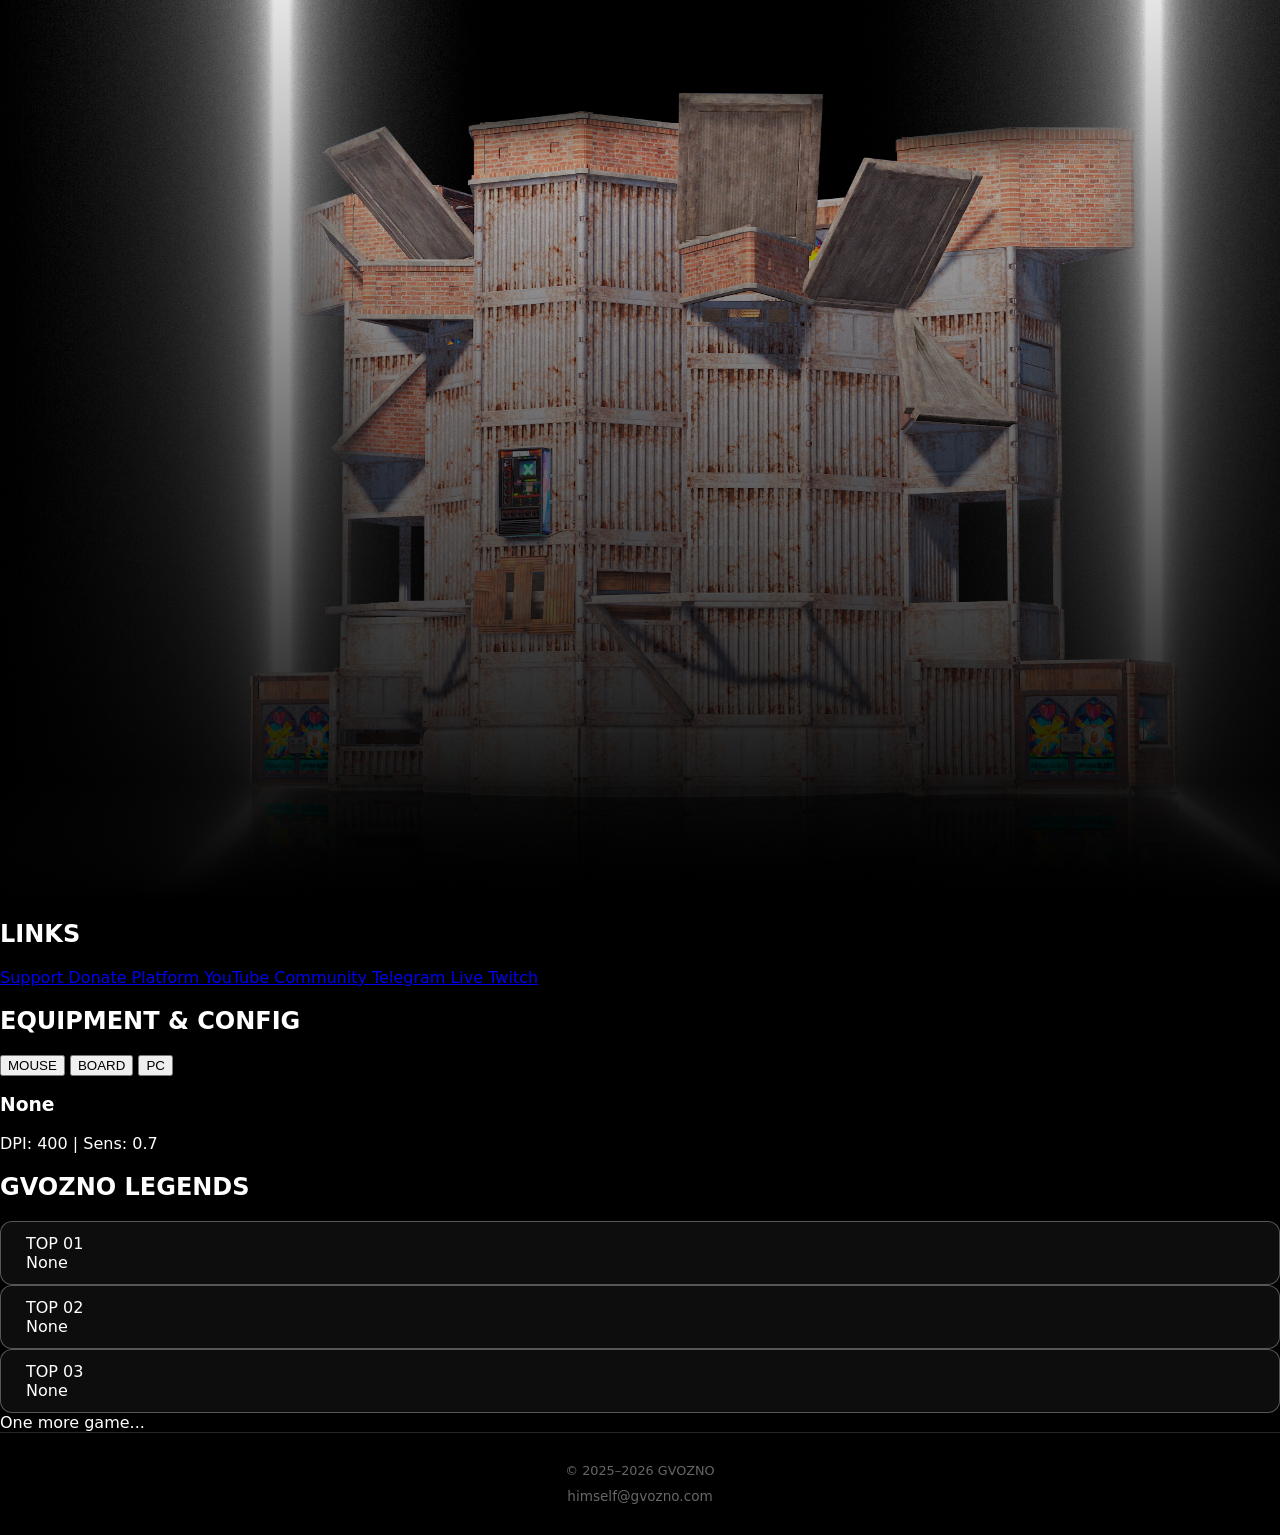
==== index.html @ 50bbe9eb "Update index.html" ====
<!DOCTYPE html>
<html lang="en">
<head>
    <meta charset="UTF-8">
    <meta name="viewport" content="width=device-width, initial-scale=1.0">
    <title>Gvozno | Official Site</title>
    <link rel="stylesheet" href="style.css">
    <link rel="icon" href="favicon.png" type="image/png">
</head>
<body>

    <section class="hero-section"></section>

    <div class="container">
        <section class="content-block">
            <h2 class="section-title">LINKS</h2>
            <div class="links-grid">
                <a href="https://www.donationalerts.com/r/gvozno" target="_blank" rel="noopener" class="card link-item donate">
                    <span class="label">Support</span>
                    <span class="value">Donate</span>
                </a>
                <a href="https://youtube.com/@Gvozno" target="_blank" rel="noopener" class="card link-item">
                    <span class="label">Platform</span>
                    <span class="value">YouTube</span>
                </a>
                <a href="https://t.me/Gvozno" target="_blank" rel="noopener" class="card link-item">
                    <span class="label">Community</span>
                    <span class="value">Telegram</span>
                </a>
                <a href="https://www.twitch.tv/gvozno" target="_blank" rel="noopener" class="card link-item">
                    <span class="label">Live</span>
                    <span class="value">Twitch</span>
                </a>
            </div>
        </section>

        <section class="content-block">
            <h2 class="section-title">EQUIPMENT & CONFIG</h2>
            <div class="specs-wrapper card">
                <div class="spec-tabs">
                    <button onclick="tab('mouse', this)" class="tab-btn active">MOUSE</button>
                    <button onclick="tab('kb', this)" class="tab-btn">BOARD</button>
                    <button onclick="tab('pc', this)" class="tab-btn">PC</button>
                </div>
                <div id="spec-content" class="spec-info">
                    <h3 id="spec-name">None</h3>
                    <div id="spec-detail" class="spec-detail">None</div>
                </div>
            </div>
        </section>

        <section class="content-block">
            <h2 class="section-title">GVOZNO LEGENDS</h2>
            <div class="titans">
                <div class="titan-card gold">
                    <div class="rank">TOP 01</div>
                    <div class="name">None</div>
                </div>
                <div class="titan-card">
                    <div class="rank">TOP 02</div>
                    <div class="name">None</div>
                </div>
                <div class="titan-card">
                    <div class="rank">TOP 03</div>
                    <div class="name">None</div>
                </div>
            </div>
        </section>

        <div class="splash-container">
            <span id="splash-text">Loading wisdom...</span>
        </div>

    <footer>
        <div class="footer-content">
            <p class="copyright">&copy; 2025–2026 GVOZNO</p>
            <span id="email-place"></span>
        </div>
    </footer>

    <script>
        const setupData = {
            mouse: { 
                n: "None", 
                d: "DPI: 400 | Sens: 0.7" 
            },
            kb: { 
                n: "Custom Mechanical", 
                d: "80% Layout" 
            },
            pc: { 
                n: "None", 
                d: "None" 
            }
        };

        function tab(id, btn) {
            document.querySelectorAll('.tab-btn').forEach(b => b.classList.remove('active'));
            btn.classList.add('active');
            const content = document.getElementById('spec-content');
            content.style.opacity = 0;
            setTimeout(() => {
                document.getElementById('spec-name').innerText = setupData[id].n;
                document.getElementById('spec-detail').innerText = setupData[id].d;
                content.style.opacity = 1;
            }, 200);
        }

      const splashes = [
        "Gvozno approved.",
        "Precision is key.",
        "Stay focused.",
        "One more game...",
        "Trust the process.",
    ];

    function showRandomSplash() {
        const splashElem = document.getElementById('splash-text');
        if (!splashElem) return;

        const luck = Math.random(); 
        
        if (luck <= 0.01) {
            splashElem.innerText = "You're lucky";
            splashElem.style.color = "#ffd700"; 
            splashElem.style.textShadow = "0 0 10px rgba(255, 215, 0, 0.5)";
        } else {
            const randomIndex = Math.floor(Math.random() * splashes.length);
            splashElem.innerText = splashes[randomIndex];
            splashElem.style.color = "var(--dim)"; 
            splashElem.style.textShadow = "none";
        }
    }

        (function() {
            const encoded = "aGltc2VsZkBndm96bm8uY29t";
            const target = document.getElementById('email-place');
            if (target) {
                const email = atob(encoded);
                target.innerHTML = `<a href="mailto:${email}" class="footer-email">${email}</a>`;
            }
        })();

        window.onload = () => tab('mouse', document.querySelector('.tab-btn'));
         showRandomSplash();
    </script>
</body>
</html>
---- style.css ----
/* 1. */
html, body {
    margin: 0;
    padding: 0;
    font-family: 'Segoe UI', system-ui, -apple-system, sans-serif;
    color: #ffffff;
    background-color: #000000;
}

.hero-section {
    position: relative;
    width: 100%;
    height: 100vh;
    background: linear-gradient(to bottom, rgba(0, 0, 0, 0.1), #000000), 
                url("preview11.jpg") no-repeat center center;
    background-size: cover;
    display: flex;
    justify-content: center;
    align-items: flex-end;
    padding-bottom: 50px;
    box-sizing: border-box;
}

.scroll-down {
    text-align: center;
    font-size: 0.8rem;
    font-weight: bold;
    letter-spacing: 5px;
    text-transform: uppercase;
    color: rgba(255, 255, 255, 0.6);
}

.content-wrapper {
    display: flex;
    flex-direction: column;
    justify-content: center;
    align-items: center;    
    padding: 80px 20px;
    box-sizing: border-box;
    background-color: #000000;
}


/* 2. */
.links-title, 
.setup-title-main, 
.donors-title {
    margin: 0 0 25px 0 !important;
    font-size: 1.1rem !important;      
    font-weight: bold !important;      
    text-transform: uppercase !important;
    letter-spacing: 3px !important;    
    text-align: center !important;     
    opacity: 0.7 !important;
    display: block;
    width: 100%;
}

/* 3. */
header h1 { 
    font-size: 2.5rem; 
    text-transform: uppercase; 
    letter-spacing: 2px; 
    margin: 20px 0 5px; 
    text-align: center; 
}

.links-container {
    display: flex;
    flex-direction: column;
    gap: 15px;
    width: 100%;
    max-width: 350px;
}

.link-button {
    display: block;
    padding: 18px;
    background: #ffffff;
    color: #000 !important; 
    text-decoration: none !important;
    border-radius: 12px;
    font-weight: bold;
    text-align: center;
    font-size: 1.2rem;
    transition: all 0.3s ease;
    border: 2px solid transparent;
}

/* 4. */
.divider-line {
    width: 100%;
    max-width: 350px; 
    height: 1px;
    background: linear-gradient(90deg, transparent, rgba(255, 255, 255, 0.2), transparent);
    margin: 40px auto; 
}
.first-line { margin-top: 60px !important; margin-bottom: 60px !important; }

/* 5. */
.setup-section {
    width: 100%;
    max-width: 350px; 
    text-align: center;
}

.setup-icons {
    display: flex;
    justify-content: center;
    gap: 15px;
    margin-bottom: 25px;
}

.setup-btn {
    width: 70px;
    height: 70px;
    background: #ffffff;
    color: #000000;
    border: 2px solid transparent;
    border-radius: 12px;
    font-size: 1.8rem;
    cursor: pointer;
    display: flex;
    justify-content: center;
    align-items: center;
    transition: all 0.3s ease;
    padding: 0;
}

.setup-info-box {
    opacity: 0;
    visibility: hidden;
    max-height: 0;
    overflow: hidden;
    background: rgba(255, 255, 255, 0.05); 
    border: 1px solid rgba(255, 255, 255, 0); 
    padding: 0 20px;
    border-radius: 12px; 
    backdrop-filter: blur(10px);
    display: flex;
    flex-direction: column;
    align-items: center;     
    text-align: center;
    width: 100%;
    box-sizing: border-box;
    transition: all 0.4s cubic-bezier(0.4, 0, 0.2, 1);
}

.setup-info-box.show {
    opacity: 1;
    visibility: visible;
    max-height: 200px;
    padding: 20px;
    border: 1px solid rgba(255, 255, 255, 0.3);
    box-shadow: 0 0 15px rgba(255, 255, 255, 0.05);
}

#setup-title { margin: 0 0 8px 0; color: #ffffff; text-transform: uppercase; font-size: 0.9rem; letter-spacing: 1px; }
#setup-desc { margin: 0; font-size: 0.9rem; opacity: 0.8; line-height: 1.5; }

@keyframes textFade {
    from { opacity: 0; filter: blur(4px); transform: translateY(5px); }
    to { opacity: 1; filter: blur(0); transform: translateY(0); }
}

/* 6. */
.donors-hall { width: 100%; max-width: 600px; text-align: center; }

.titans-row { display: flex; justify-content: center; gap: 15px; margin-bottom: 40px; flex-wrap: wrap; }

.titan-card {
    background: rgba(255, 255, 255, 0.05);
    padding: 12px 25px;
    border-radius: 12px;
    border: 1px solid rgba(255, 255, 255, 0.3);
}

.titan-rank { 
    display: block; 
    font-size: 0.65rem; 
    color: rgba(255, 255, 255, 0.6); 
    font-weight: bold; 
    margin-bottom: 4px; 
    letter-spacing: 1px;
}

.titan-name { font-weight: bold; font-size: 1.2rem; color: #ffffff; }

.fade-container { position: relative; height: 100px; display: flex; justify-content: center; align-items: center; }
.fade-group {
    position: absolute; width: 100%; max-width: 550px;
    left: 50%; top: 50%; transform: translate(-50%, -50%);
    opacity: 0; display: flex; flex-wrap: wrap; justify-content: center;
    gap: 15px 30px; animation: fadeNames 12s infinite;
}
.fade-group span { font-size: 1.2rem; font-weight: 600; color: rgba(255, 255, 255, 0.7); letter-spacing: 1px; }

.g1 { animation-delay: 0s; }
.g2 { animation-delay: 4s; }
.g3 { animation-delay: 8s; }

@keyframes fadeNames {
    0% { opacity: 0; }
    5%, 30% { opacity: 1; }
    35%, 100% { opacity: 0; }
}

/* 7. */
footer {
    flex-shrink: 0;
    background: rgba(0, 0, 0, 0.85);
    width: 100%;
    padding: 30px 0;
    text-align: center;
    border-top: 1px solid rgba(255,255,255,0.15);
}
.footer-content { display: flex; flex-direction: column; gap: 8px; align-items: center; }
.copyright { font-size: 0.8rem; color: rgba(255,255,255,0.4); text-transform: uppercase; margin: 0; }
.footer-email { color: rgba(255,255,255,0.4) !important; text-decoration: none !important; font-size: 0.85rem; }

/* 8. */

/* 8.1. */
button, a, .link-button, .setup-btn {
    -webkit-tap-highlight-color: transparent;
    outline: none !important;
    -webkit-focus-ring-color: transparent !important;
}

/* 8.2. */
@media (hover: hover) {
    .link-button:hover {
        background: transparent;
        color: #fff !important; 
        border: 2px solid #fff;
        box-shadow: 0 0 20px rgba(255,255,255,0.3);
        transform: translateY(-3px);
    }

    .setup-btn:hover {
        background: transparent !important;
        color: #ffffff !important;
        border: 2px solid #ffffff !important;
        box-shadow: 0 0 20px rgba(255, 255, 255, 0.3);
        transform: translateY(-3px);
    }
}

/* 8.3. */
.link-button:active, .setup-btn:active {
    transform: scale(0.96);
    opacity: 0.8;
}

.setup-btn.active {
    background: transparent !important;
    color: #ffffff !important;
    border: 2px solid #ffffff !important;
}
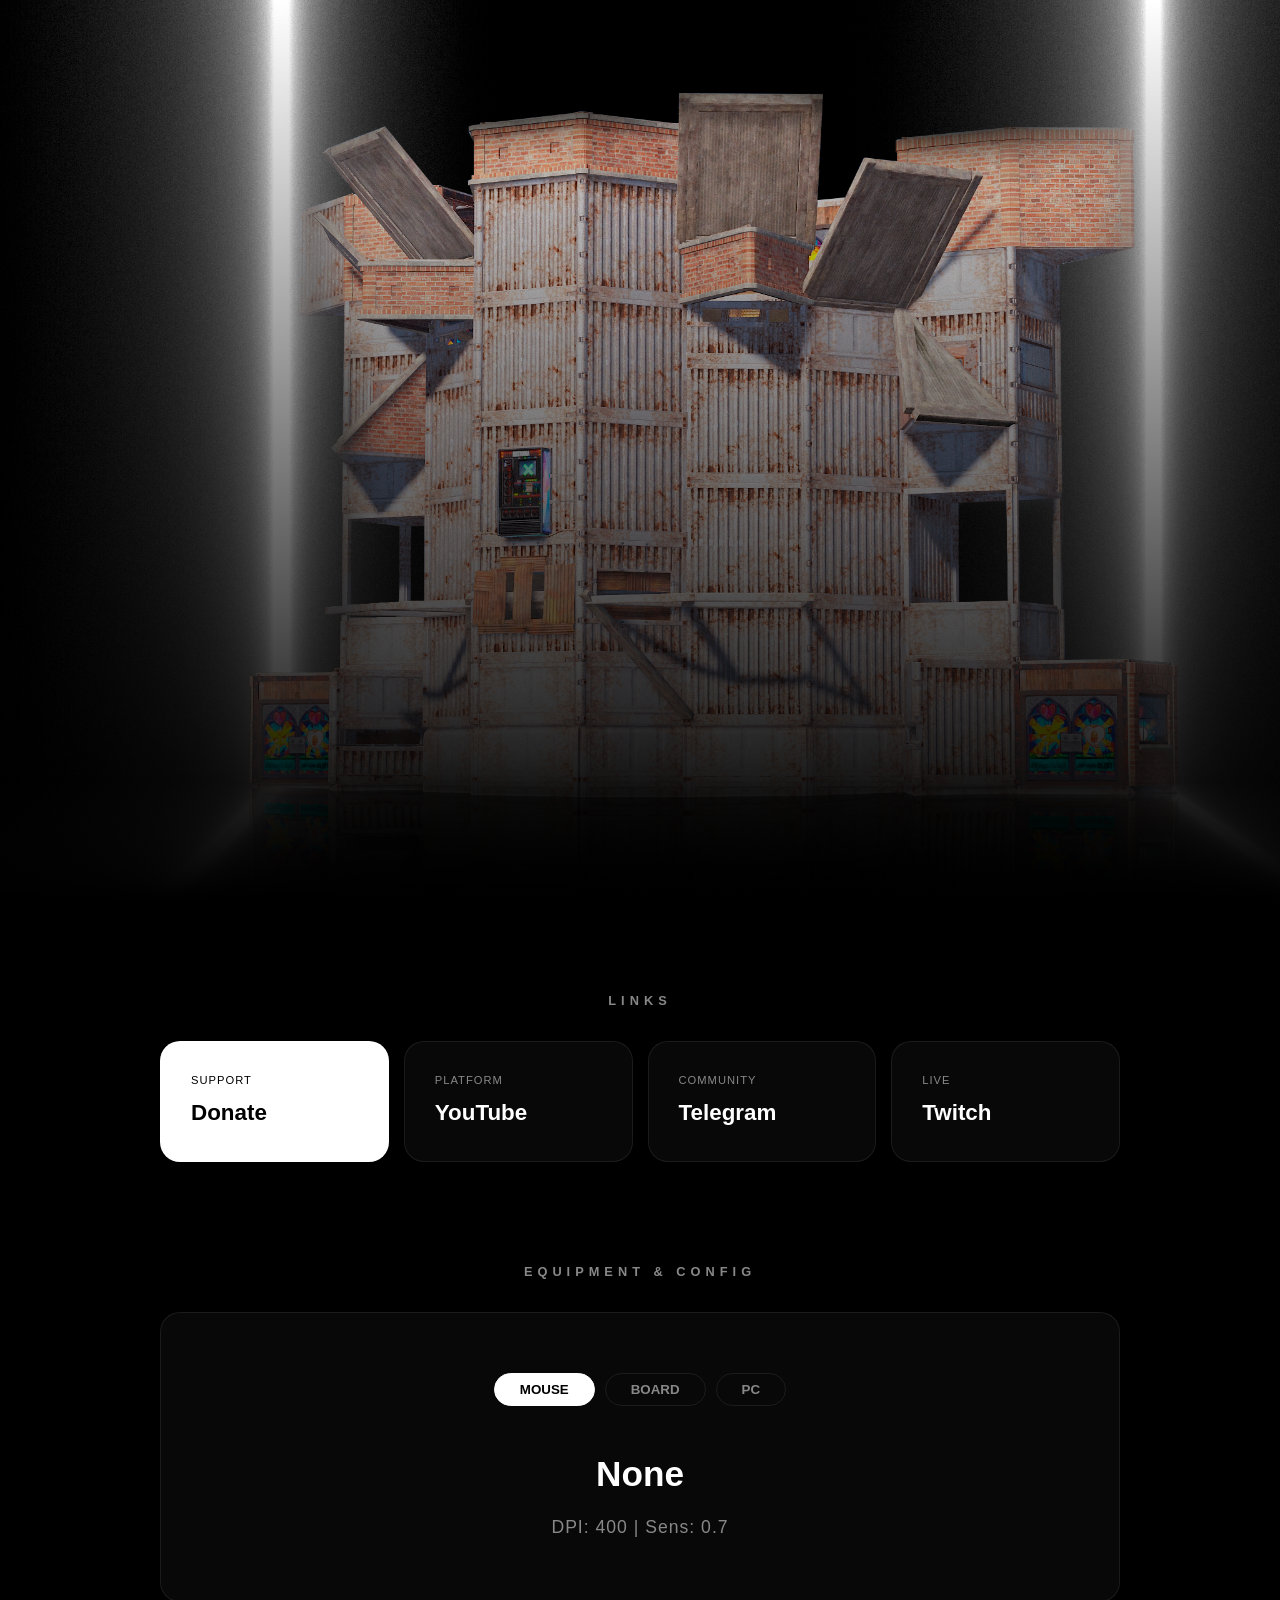
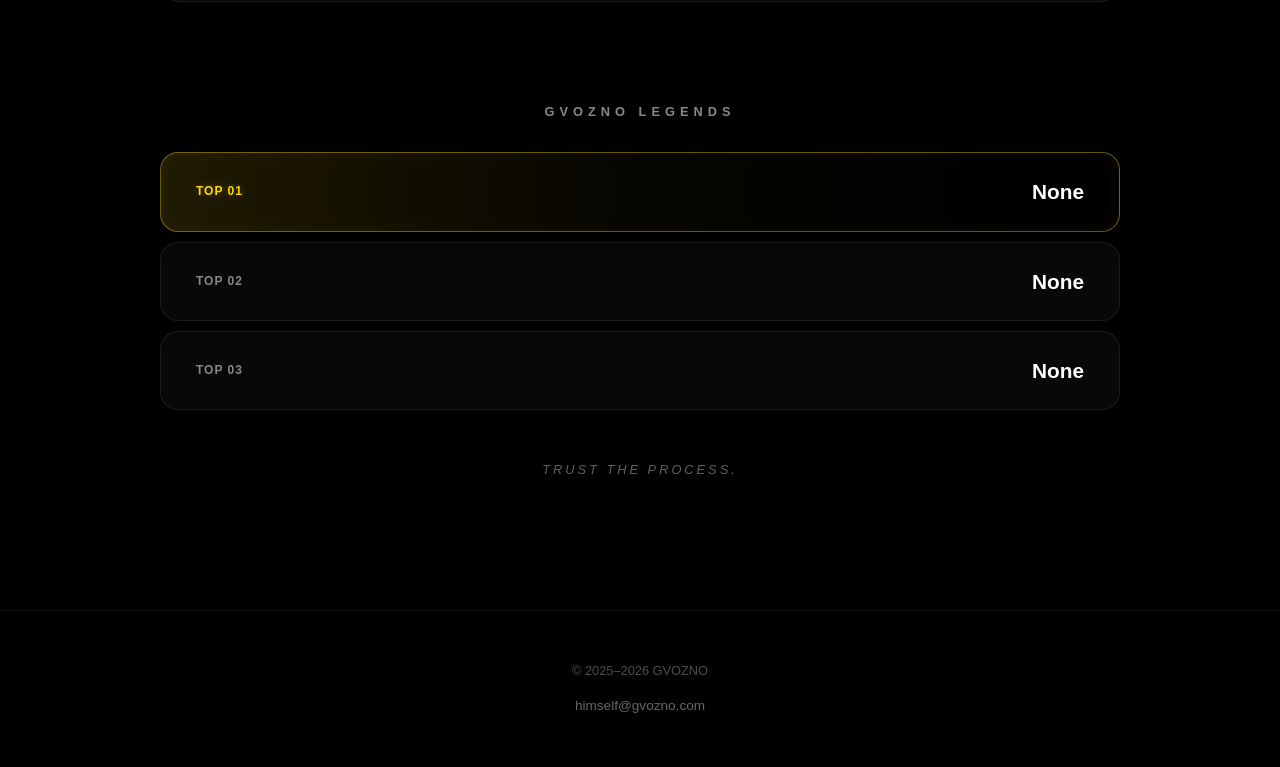
==== commit b15040a5: "Update index.html" ====
--- a/index.html
+++ b/index.html
@@ -52,26 +52,25 @@
         <section class="content-block">
             <h2 class="section-title">GVOZNO LEGENDS</h2>
             <div class="titans">
-                <div class="titan-card gold">
-                    <div class="rank">TOP 01</div>
-                    <div class="name">None</div>
-                </div>
-                <div class="titan-card">
-                    <div class="rank">TOP 02</div>
-                    <div class="name">None</div>
-                </div>
-                <div class="titan-card">
-                    <div class="rank">TOP 03</div>
-                    <div class="name">None</div>
+               <div class="titan-card gold">
+            <div class="rank">TOP 01</div>
+            <div class="name">None</div>
+        </div>
+        <div class="titan-card silver">
+            <div class="rank">TOP 02</div>
+            <div class="name">None</div>
+        </div>
+        <div class="titan-card bronze">
+            <div class="rank">TOP 03</div>
+            <div class="name">None</div>
                 </div>
             </div>
         </section>
 
         <div class="splash-container">
             <span id="splash-text">Loading wisdom...</span>
-        </div>
-
-    <footer>
+            </div>
+        </div> <footer>
         <div class="footer-content">
             <p class="copyright">&copy; 2025–2026 GVOZNO</p>
             <span id="email-place"></span>
--- a/style.css
+++ b/style.css
@@ -1,265 +1,183 @@
-/* 1. */
-html, body {
+:root {
+    --bg: #000000;
+    --card-bg: rgba(255, 255, 255, 0.03);
+    --border: rgba(255, 255, 255, 0.08);
+    --accent: #ffffff;
+    --dim: #888;
+    --section-gap: 100px;
+}
+
+* { box-sizing: border-box; }
+
+body {
     margin: 0;
     padding: 0;
-    font-family: 'Segoe UI', system-ui, -apple-system, sans-serif;
-    color: #ffffff;
-    background-color: #000000;
+    background: var(--bg);
+    color: white;
+    font-family: 'Inter', 'Segoe UI', sans-serif;
+    line-height: 1.6;
 }
 
+::-webkit-scrollbar { width: 4px; }
+::-webkit-scrollbar-track { background: #000; }
+::-webkit-scrollbar-thumb { background: #333; border-radius: 10px; }
+
 .hero-section {
-    position: relative;
     width: 100%;
     height: 100vh;
-    background: linear-gradient(to bottom, rgba(0, 0, 0, 0.1), #000000), 
+    background: linear-gradient(to bottom, transparent, var(--bg)), 
                 url("preview11.jpg") no-repeat center center;
     background-size: cover;
+}
+
+/* Layout */
+.container {
+    max-width: 1000px;
+    margin: 0 auto;
+    padding: 80px 20px;
+}
+
+.content-block {
+    margin-bottom: var(--section-gap);
+}
+
+.card {
+    background: var(--card-bg);
+    border: 1px solid var(--border);
+    backdrop-filter: blur(10px);
+    border-radius: 20px;
+}
+
+.links-grid {
+    display: grid;
+    grid-template-columns: repeat(auto-fit, minmax(220px, 1fr));
+    gap: 15px;
+}
+
+.link-item {
+    padding: 30px;
+    text-decoration: none;
+    color: white;
+    display: flex;
+    flex-direction: column;
+    transition: 0.4s cubic-bezier(0.2, 0.8, 0.2, 1);
+}
+
+.link-item:hover {
+    background: rgba(255, 255, 255, 0.08);
+    transform: translateY(-5px);
+    border-color: rgba(255,255,255,0.2);
+}
+
+.label { font-size: 0.7rem; text-transform: uppercase; color: var(--dim); margin-bottom: 5px; letter-spacing: 1px; }
+.value { font-size: 1.4rem; font-weight: 700; }
+
+.donate { background: white; }
+.donate * { color: black; }
+.donate:hover { background: #f0f0f0; }
+
+.section-title {
+    font-size: 0.8rem;
+    letter-spacing: 5px;
+    color: var(--dim);
+    margin-bottom: 30px;
+    text-align: center;
+    text-transform: uppercase;
+}
+
+/* Equipment */
+.specs-wrapper {
+    padding: 60px 40px;
+    text-align: center;
+}
+
+.spec-tabs {
     display: flex;
     justify-content: center;
-    align-items: flex-end;
-    padding-bottom: 50px;
-    box-sizing: border-box;
+    gap: 10px;
+    margin-bottom: 40px;
 }
 
-.scroll-down {
-    text-align: center;
-    font-size: 0.8rem;
-    font-weight: bold;
-    letter-spacing: 5px;
-    text-transform: uppercase;
-    color: rgba(255, 255, 255, 0.6);
+.tab-btn {
+    background: transparent;
+    border: 1px solid var(--border);
+    color: var(--dim);
+    padding: 8px 25px;
+    border-radius: 100px;
+    cursor: pointer;
+    font-weight: 700;
+    transition: 0.3s;
 }
 
-.content-wrapper {
+.tab-btn.active { background: white; color: black; border-color: white; }
+
+.spec-info { transition: 0.3s ease; }
+.spec-info h3 { font-size: 2.2rem; margin: 0; font-weight: 800; }
+.spec-detail { color: var(--dim); margin-top: 10px; font-size: 1.1rem; letter-spacing: 1px; }
+
+.titans { display: flex; flex-direction: column; gap: 10px; }
+
+.titan-card {
     display: flex;
-    flex-direction: column;
+    justify-content: space-between;
+    align-items: center;
+    padding: 22px 35px;
+    background: var(--card-bg);
+    border-radius: 18px;
+    border: 1px solid var(--border);
+}
+
+.titan-card .rank { font-size: 0.75rem; font-weight: 800; color: var(--dim); letter-spacing: 1px; }
+.titan-card .name { font-size: 1.3rem; font-weight: 700; }
+
+.gold {
+    border: 1px solid rgba(255, 215, 0, 0.4);
+    background: linear-gradient(90deg, rgba(255, 215, 0, 0.12) 0%, rgba(255, 215, 0, 0.02) 50%, transparent 100%);
+    box-shadow: inset 0 0 20px rgba(255, 215, 0, 0.05);
+}
+.gold .rank { color: #ffd700; text-shadow: 0 0 10px rgba(255, 215, 0, 0.3); }
+
+.content-block:last-of-type {
+    margin-bottom: 0;
+}
+
+.splash-container {
+    display: flex;
     justify-content: center;
-    align-items: center;    
-    padding: 80px 20px;
-    box-sizing: border-box;
-    background-color: #000000;
+    align-items: center;
+    padding: 60px 0; 
+    height: 100px;
+    text-align: center;
+}
+
+#splash-text {
+    font-size: 0.8rem;
+    color: var(--dim);
+    font-style: italic;
+    letter-spacing: 3px;
+    text-transform: uppercase;
+    opacity: 0.7;
+    transition: 0.3s;
+}
+
+#splash-text:hover {
+    opacity: 1;
+}
+
+footer {
+    background: rgba(0, 0, 0, 0.85);
+    padding: 50px 0;
+    text-align: center;
+    border-top: 1px solid rgba(255,255,255,0.05);
+}
+.footer-content { display: flex; flex-direction: column; gap: 10px; }
+.copyright { font-size: 0.8rem; color: rgba(255,255,255,0.3); text-transform: uppercase; margin: 0; }
+.footer-email { color: rgba(255,255,255,0.4); text-decoration: none; font-size: 0.85rem; transition: 0.3s; }
+.footer-email:hover { color: white; }
+
+@media (max-width: 600px) {
+    .spec-info h3 { font-size: 1.6rem; }
+    .titan-card { padding: 20px; }
 }
 
 
-/* 2. */
-.links-title, 
-.setup-title-main, 
-.donors-title {
-    margin: 0 0 25px 0 !important;
-    font-size: 1.1rem !important;      
-    font-weight: bold !important;      
-    text-transform: uppercase !important;
-    letter-spacing: 3px !important;    
-    text-align: center !important;     
-    opacity: 0.7 !important;
-    display: block;
-    width: 100%;
-}
-
-/* 3. */
-header h1 { 
-    font-size: 2.5rem; 
-    text-transform: uppercase; 
-    letter-spacing: 2px; 
-    margin: 20px 0 5px; 
-    text-align: center; 
-}
-
-.links-container {
-    display: flex;
-    flex-direction: column;
-    gap: 15px;
-    width: 100%;
-    max-width: 350px;
-}
-
-.link-button {
-    display: block;
-    padding: 18px;
-    background: #ffffff;
-    color: #000 !important; 
-    text-decoration: none !important;
-    border-radius: 12px;
-    font-weight: bold;
-    text-align: center;
-    font-size: 1.2rem;
-    transition: all 0.3s ease;
-    border: 2px solid transparent;
-}
-
-/* 4. */
-.divider-line {
-    width: 100%;
-    max-width: 350px; 
-    height: 1px;
-    background: linear-gradient(90deg, transparent, rgba(255, 255, 255, 0.2), transparent);
-    margin: 40px auto; 
-}
-.first-line { margin-top: 60px !important; margin-bottom: 60px !important; }
-
-/* 5. */
-.setup-section {
-    width: 100%;
-    max-width: 350px; 
-    text-align: center;
-}
-
-.setup-icons {
-    display: flex;
-    justify-content: center;
-    gap: 15px;
-    margin-bottom: 25px;
-}
-
-.setup-btn {
-    width: 70px;
-    height: 70px;
-    background: #ffffff;
-    color: #000000;
-    border: 2px solid transparent;
-    border-radius: 12px;
-    font-size: 1.8rem;
-    cursor: pointer;
-    display: flex;
-    justify-content: center;
-    align-items: center;
-    transition: all 0.3s ease;
-    padding: 0;
-}
-
-.setup-info-box {
-    opacity: 0;
-    visibility: hidden;
-    max-height: 0;
-    overflow: hidden;
-    background: rgba(255, 255, 255, 0.05); 
-    border: 1px solid rgba(255, 255, 255, 0); 
-    padding: 0 20px;
-    border-radius: 12px; 
-    backdrop-filter: blur(10px);
-    display: flex;
-    flex-direction: column;
-    align-items: center;     
-    text-align: center;
-    width: 100%;
-    box-sizing: border-box;
-    transition: all 0.4s cubic-bezier(0.4, 0, 0.2, 1);
-}
-
-.setup-info-box.show {
-    opacity: 1;
-    visibility: visible;
-    max-height: 200px;
-    padding: 20px;
-    border: 1px solid rgba(255, 255, 255, 0.3);
-    box-shadow: 0 0 15px rgba(255, 255, 255, 0.05);
-}
-
-#setup-title { margin: 0 0 8px 0; color: #ffffff; text-transform: uppercase; font-size: 0.9rem; letter-spacing: 1px; }
-#setup-desc { margin: 0; font-size: 0.9rem; opacity: 0.8; line-height: 1.5; }
-
-@keyframes textFade {
-    from { opacity: 0; filter: blur(4px); transform: translateY(5px); }
-    to { opacity: 1; filter: blur(0); transform: translateY(0); }
-}
-
-/* 6. */
-.donors-hall { width: 100%; max-width: 600px; text-align: center; }
-
-.titans-row { display: flex; justify-content: center; gap: 15px; margin-bottom: 40px; flex-wrap: wrap; }
-
-.titan-card {
-    background: rgba(255, 255, 255, 0.05);
-    padding: 12px 25px;
-    border-radius: 12px;
-    border: 1px solid rgba(255, 255, 255, 0.3);
-}
-
-.titan-rank { 
-    display: block; 
-    font-size: 0.65rem; 
-    color: rgba(255, 255, 255, 0.6); 
-    font-weight: bold; 
-    margin-bottom: 4px; 
-    letter-spacing: 1px;
-}
-
-.titan-name { font-weight: bold; font-size: 1.2rem; color: #ffffff; }
-
-.fade-container { position: relative; height: 100px; display: flex; justify-content: center; align-items: center; }
-.fade-group {
-    position: absolute; width: 100%; max-width: 550px;
-    left: 50%; top: 50%; transform: translate(-50%, -50%);
-    opacity: 0; display: flex; flex-wrap: wrap; justify-content: center;
-    gap: 15px 30px; animation: fadeNames 12s infinite;
-}
-.fade-group span { font-size: 1.2rem; font-weight: 600; color: rgba(255, 255, 255, 0.7); letter-spacing: 1px; }
-
-.g1 { animation-delay: 0s; }
-.g2 { animation-delay: 4s; }
-.g3 { animation-delay: 8s; }
-
-@keyframes fadeNames {
-    0% { opacity: 0; }
-    5%, 30% { opacity: 1; }
-    35%, 100% { opacity: 0; }
-}
-
-/* 7. */
-footer {
-    flex-shrink: 0;
-    background: rgba(0, 0, 0, 0.85);
-    width: 100%;
-    padding: 30px 0;
-    text-align: center;
-    border-top: 1px solid rgba(255,255,255,0.15);
-}
-.footer-content { display: flex; flex-direction: column; gap: 8px; align-items: center; }
-.copyright { font-size: 0.8rem; color: rgba(255,255,255,0.4); text-transform: uppercase; margin: 0; }
-.footer-email { color: rgba(255,255,255,0.4) !important; text-decoration: none !important; font-size: 0.85rem; }
-
-/* 8. */
-
-/* 8.1. */
-button, a, .link-button, .setup-btn {
-    -webkit-tap-highlight-color: transparent;
-    outline: none !important;
-    -webkit-focus-ring-color: transparent !important;
-}
-
-/* 8.2. */
-@media (hover: hover) {
-    .link-button:hover {
-        background: transparent;
-        color: #fff !important; 
-        border: 2px solid #fff;
-        box-shadow: 0 0 20px rgba(255,255,255,0.3);
-        transform: translateY(-3px);
-    }
-
-    .setup-btn:hover {
-        background: transparent !important;
-        color: #ffffff !important;
-        border: 2px solid #ffffff !important;
-        box-shadow: 0 0 20px rgba(255, 255, 255, 0.3);
-        transform: translateY(-3px);
-    }
-}
-
-/* 8.3. */
-.link-button:active, .setup-btn:active {
-    transform: scale(0.96);
-    opacity: 0.8;
-}
-
-.setup-btn.active {
-    background: transparent !important;
-    color: #ffffff !important;
-    border: 2px solid #ffffff !important;
-}
-
-
-
-
-
-
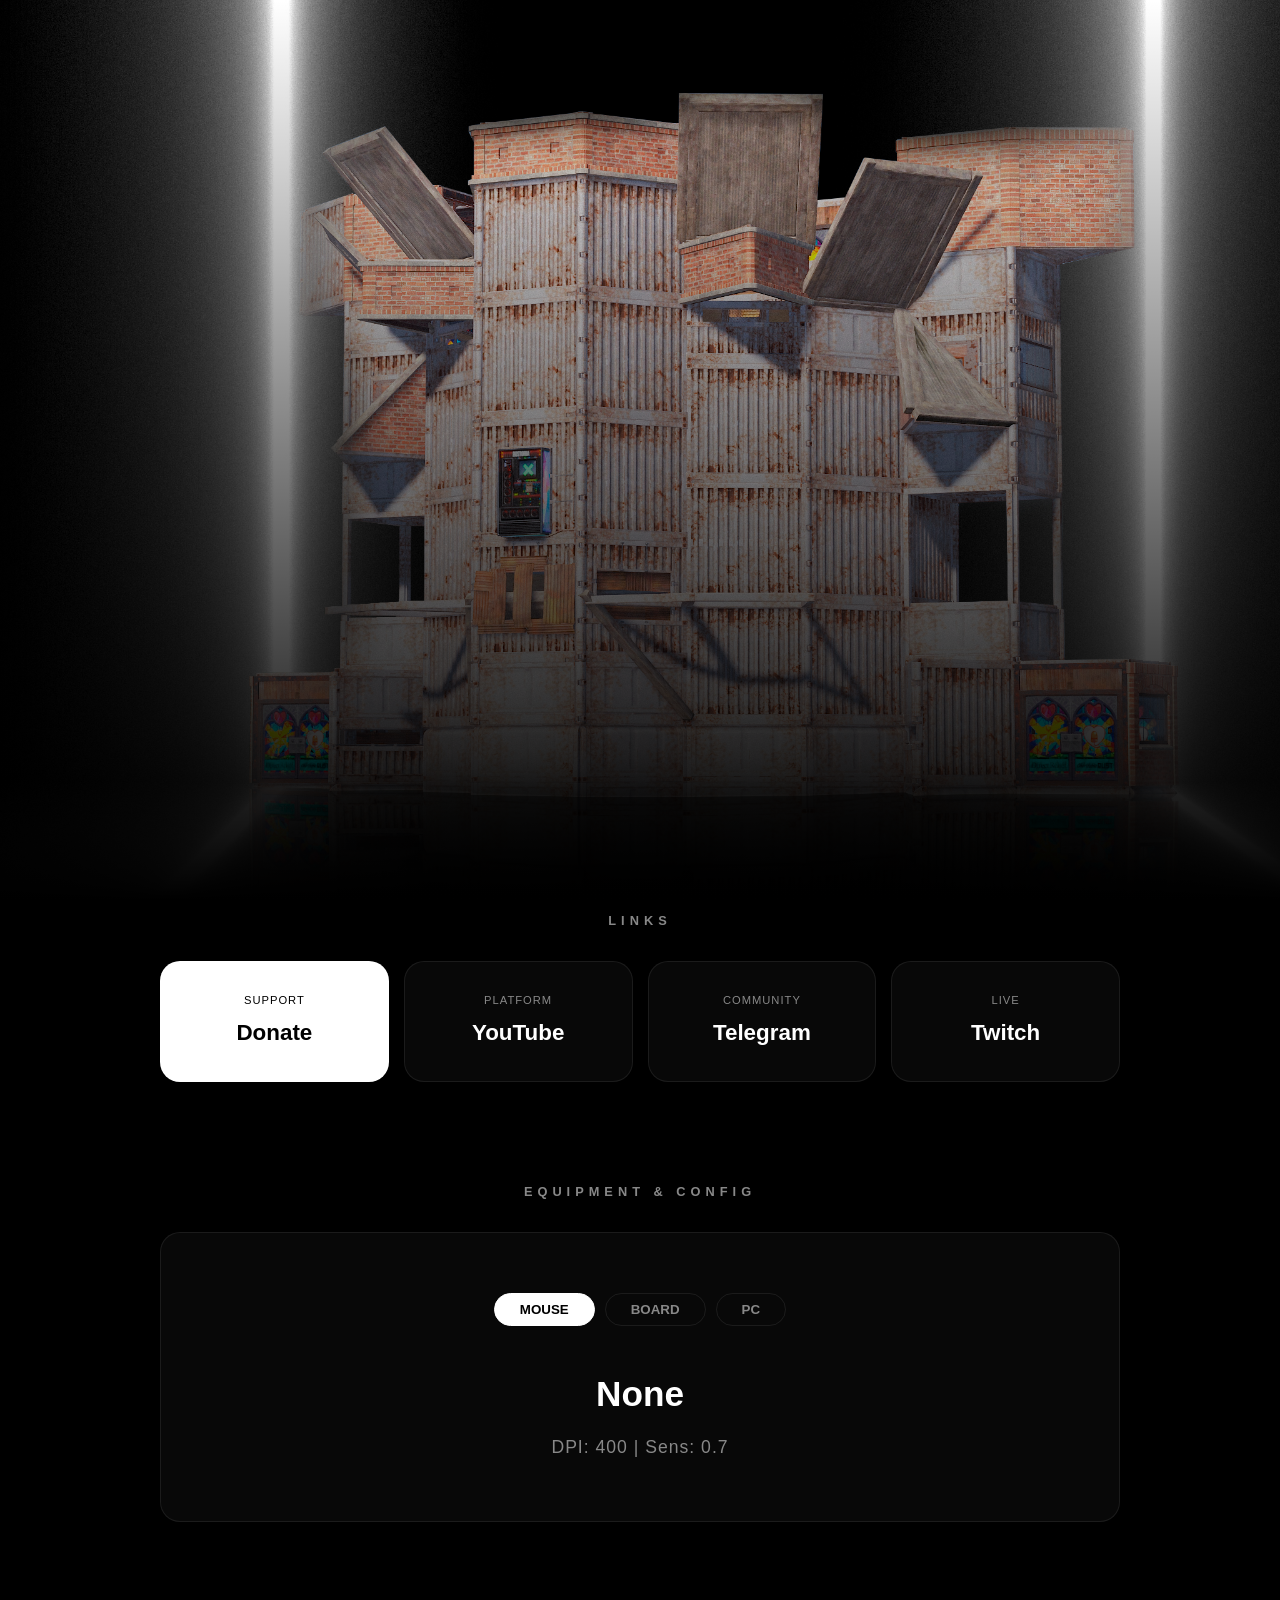
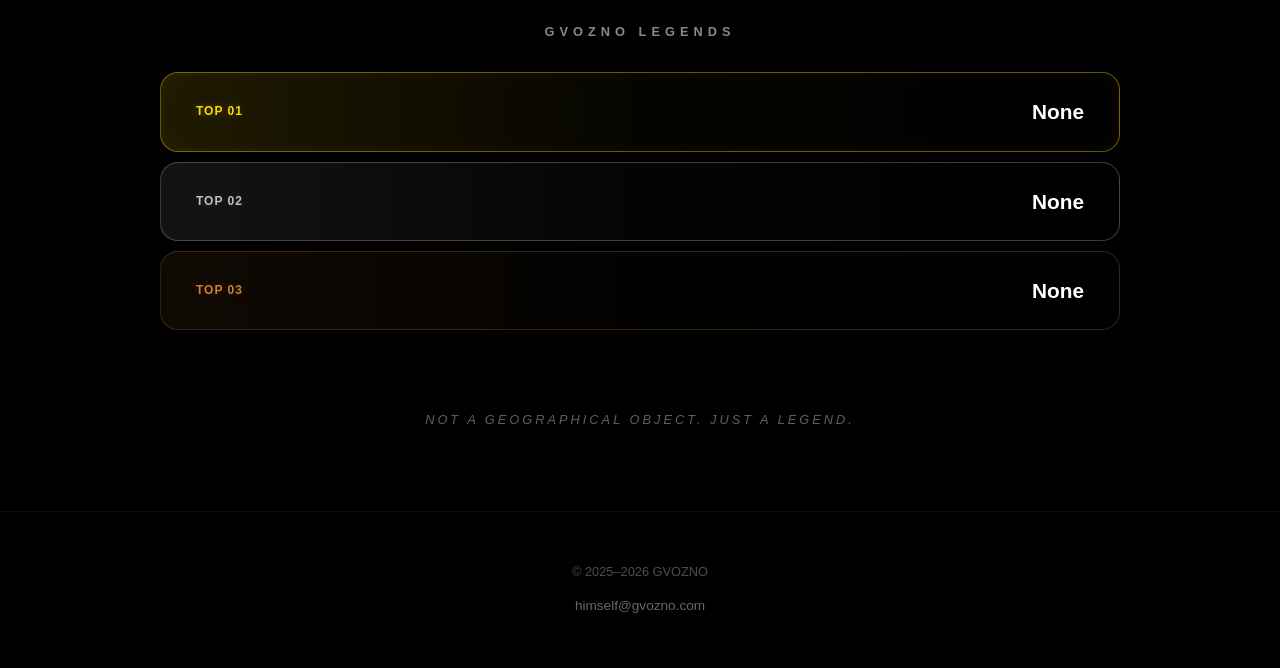
==== commit 15a7abc2: "Update index.html" ====
--- a/index.html
+++ b/index.html
@@ -106,11 +106,12 @@
         }
 
       const splashes = [
-        "Gvozno approved.",
+        "0% Mountains, 100% Gozno.",
         "Precision is key.",
-        "Stay focused.",
-        "One more game...",
+        "Elevation: Higher than any plateau.",
+        "Not a geographical object. Just a legend.",
         "Trust the process.",
+        "Not found on maps.",
     ];
 
     function showRandomSplash() {
@@ -153,3 +154,4 @@
 
 
 
+
--- a/style.css
+++ b/style.css
@@ -34,7 +34,7 @@
 .container {
     max-width: 1000px;
     margin: 0 auto;
-    padding: 80px 20px;
+    padding: 0 20px;
 }
 
 .content-block {
@@ -48,6 +48,7 @@
     border-radius: 20px;
 }
 
+/* Links Grid */
 .links-grid {
     display: grid;
     grid-template-columns: repeat(auto-fit, minmax(220px, 1fr));
@@ -60,6 +61,9 @@
     color: white;
     display: flex;
     flex-direction: column;
+    align-items: center;
+    justify-content: center;
+    text-align: center;
     transition: 0.4s cubic-bezier(0.2, 0.8, 0.2, 1);
 }
 
@@ -76,6 +80,7 @@
 .donate * { color: black; }
 .donate:hover { background: #f0f0f0; }
 
+/* Section Titles */
 .section-title {
     font-size: 0.8rem;
     letter-spacing: 5px;
@@ -137,6 +142,17 @@
 }
 .gold .rank { color: #ffd700; text-shadow: 0 0 10px rgba(255, 215, 0, 0.3); }
 
+.silver {
+    border: 1px solid rgba(192, 192, 192, 0.3);
+    background: linear-gradient(90deg, rgba(192, 192, 192, 0.1) 0%, rgba(192, 192, 192, 0.02) 50%, transparent 100%);
+}
+.silver .rank { color: #c0c0c0; text-shadow: 0 0 10px rgba(192, 192, 192, 0.2); }
+
+.bronze {
+    border: 1px solid rgba(205, 127, 50, 0.25);
+    background: linear-gradient(90deg, rgba(205, 127, 50, 0.08) 0%, rgba(205, 127, 50, 0.01) 50%, transparent 100%);
+}
+.bronze .rank { color: #cd7f32; text-shadow: 0 0 10px rgba(205, 127, 50, 0.2); }
 .content-block:last-of-type {
     margin-bottom: 0;
 }
@@ -145,8 +161,7 @@
     display: flex;
     justify-content: center;
     align-items: center;
-    padding: 60px 0; 
-    height: 100px;
+    padding: 80px 0;
     text-align: center;
 }
 
@@ -180,4 +195,3 @@
     .titan-card { padding: 20px; }
 }
 
-
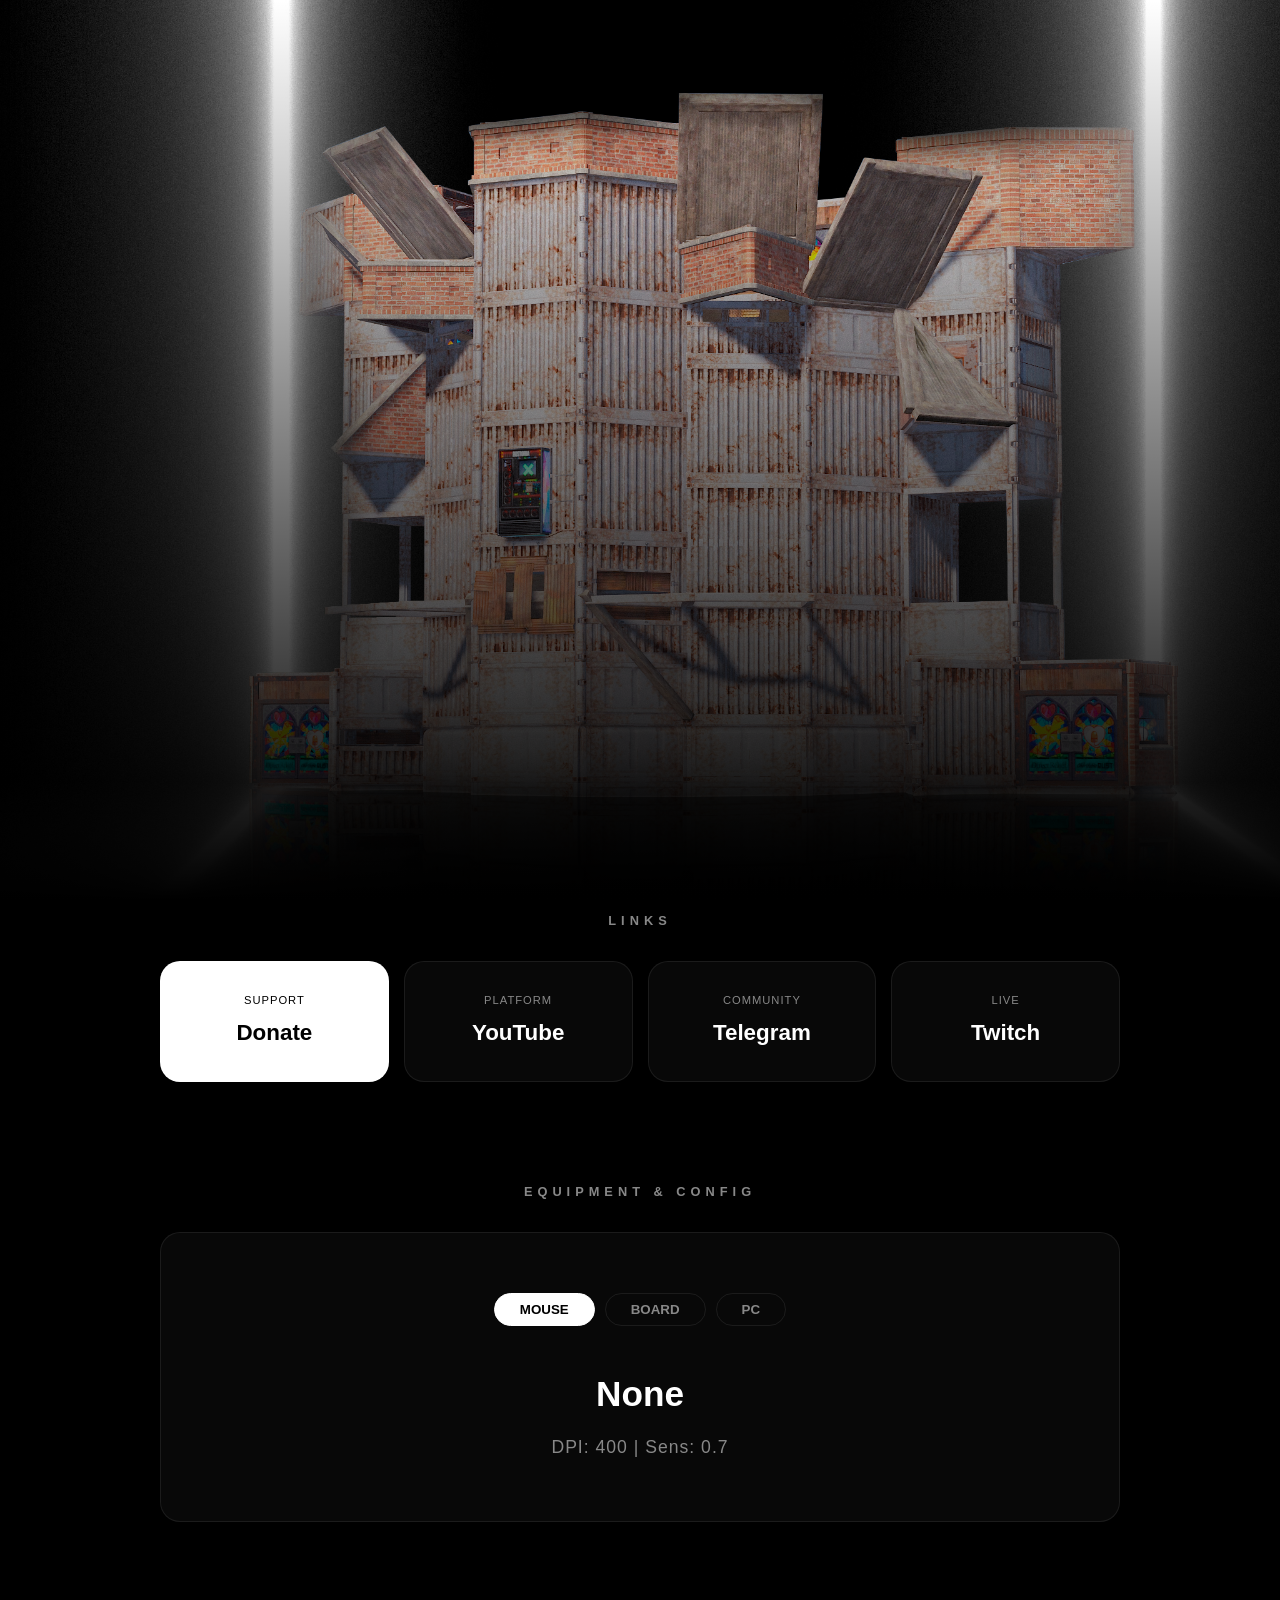
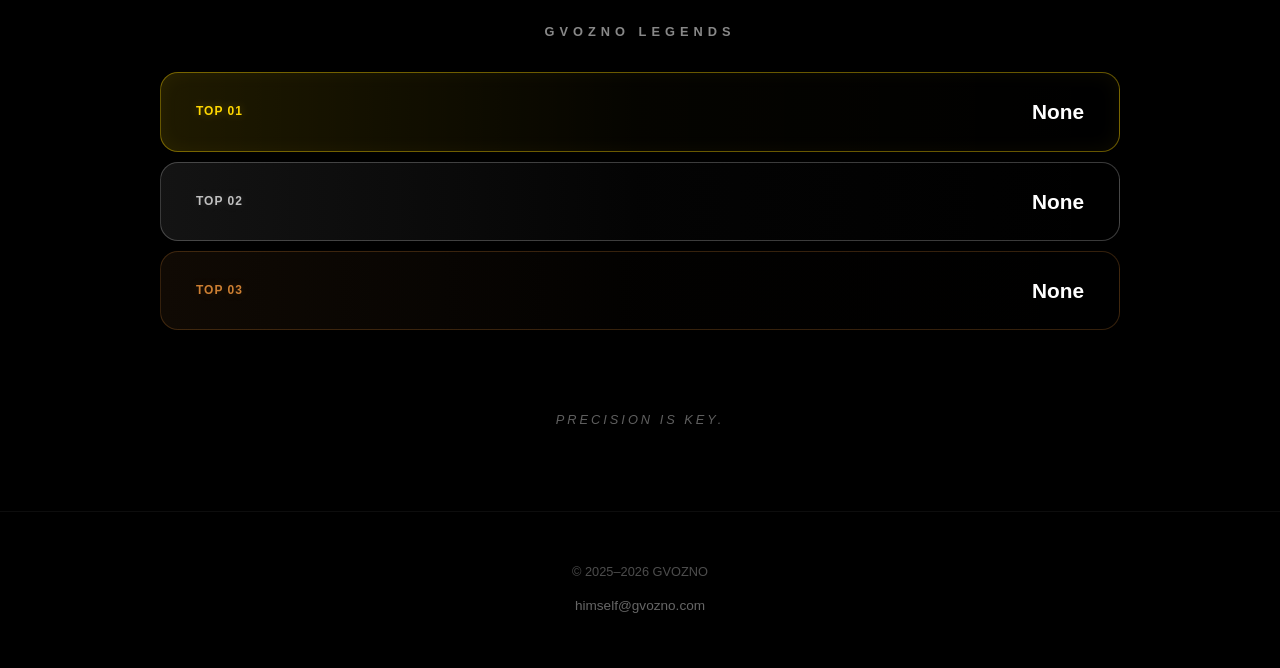
==== commit c3795564: "Update index.html" ====
--- a/index.html
+++ b/index.html
@@ -106,7 +106,7 @@
         }
 
       const splashes = [
-        "0% Mountains, 100% Gozno.",
+        "0% Mountains, 100% Gvozno.",
         "Precision is key.",
         "Elevation: Higher than any plateau.",
         "Not a geographical object. Just a legend.",
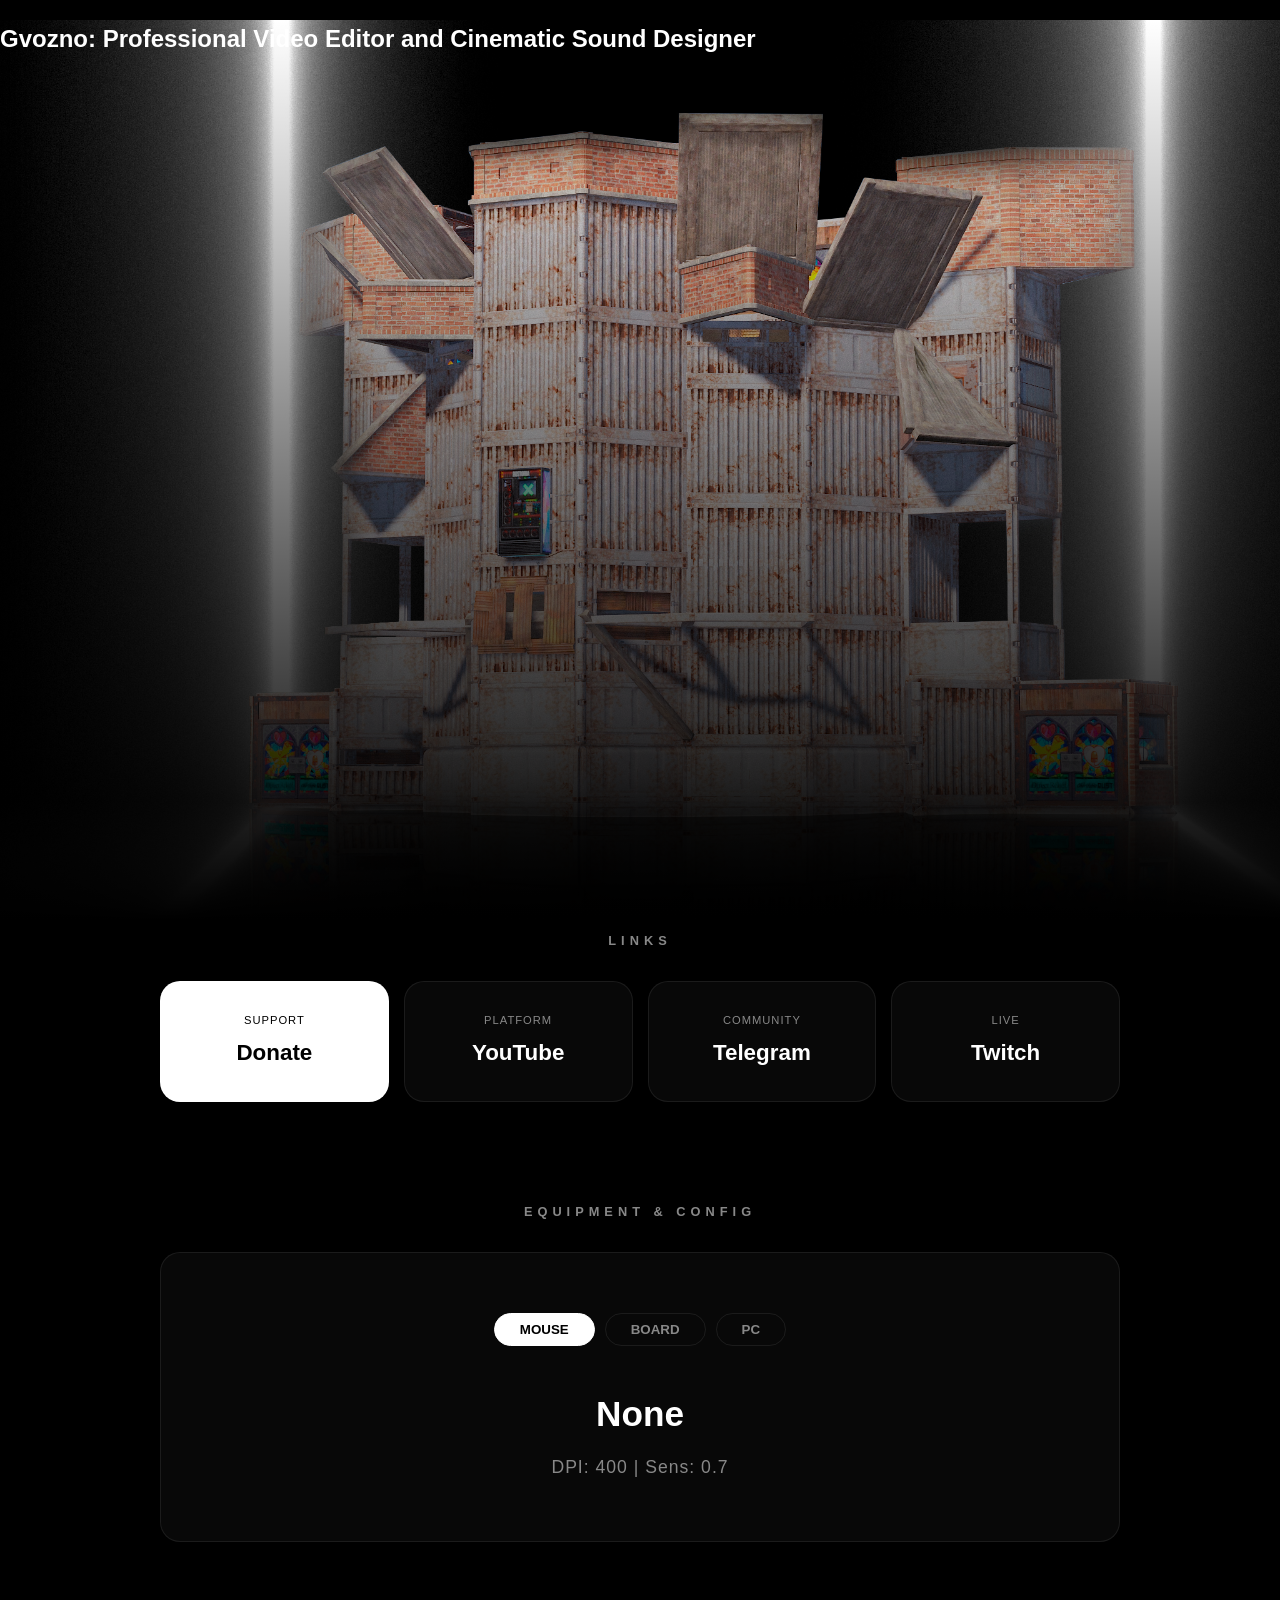
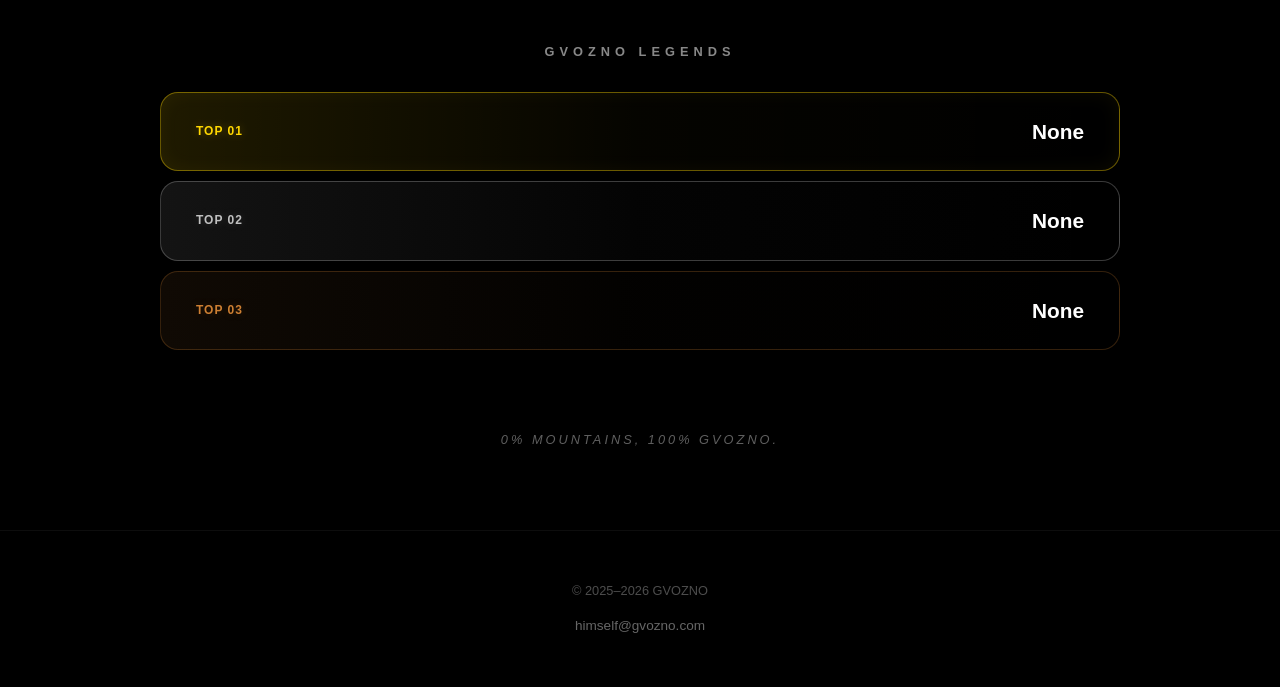
==== commit 42765fde: "Update index.html" ====
--- a/index.html
+++ b/index.html
@@ -3,15 +3,39 @@
 <head>
     <meta charset="UTF-8">
     <meta name="viewport" content="width=device-width, initial-scale=1.0">
-    <title>Gvozno | Official Site</title>
+    <title>Gvozno | Official Hub</title>
+    
+    <meta name="description" content="Gvozno — official hub: cinematic video editing, sound design, custom thumbnails and high-production content.">
+    
+    <meta property="og:type" content="website">
+    <meta property="og:url" content="https://gvozno.com">
+    <meta property="og:title" content="Gvozno | Official Hub">
+    <meta property="og:description" content="Pro editing • Cinematic sound design • Stunning thumbnails. Turning ideas into legendary videos.">
+    <meta property="og:image" content="https://gvozno.com/og-preview.png">
+    <meta property="og:site_name" content="Gvozno">
+    
+    <meta name="twitter:card" content="summary_large_image">
+    <meta name="twitter:title" content="Gvozno | Official Hub">
+    <meta name="twitter:description" content="Professional editing, cinematic sound & fire thumbnails">
+    
+    <link rel="canonical" href="https://gvozno.com">
+    
+    <link rel="icon" href="favicon.png" type="image/png">
+    
+    <link rel="apple-touch-icon" href="favicon1.png" type="image/png">
+    
+    <meta name="theme-color" content="#000000">
+
     <link rel="stylesheet" href="style.css">
-    <link rel="icon" href="favicon.png" type="image/png">
 </head>
 <body>
 
-    <section class="hero-section"></section>
+    <section class="hero-section">
+        <h1 class="visually-hidden">Gvozno: Professional Video Editor and Cinematic Sound Designer</h1>
+    </section>
 
     <div class="container">
+
         <section class="content-block">
             <h2 class="section-title">LINKS</h2>
             <div class="links-grid">
@@ -37,10 +61,10 @@
         <section class="content-block">
             <h2 class="section-title">EQUIPMENT & CONFIG</h2>
             <div class="specs-wrapper card">
-                <div class="spec-tabs">
-                    <button onclick="tab('mouse', this)" class="tab-btn active">MOUSE</button>
-                    <button onclick="tab('kb', this)" class="tab-btn">BOARD</button>
-                    <button onclick="tab('pc', this)" class="tab-btn">PC</button>
+                <div class="spec-tabs" role="tablist">
+                    <button data-tab="mouse" class="tab-btn active" role="tab" aria-selected="true" aria-controls="spec-content">MOUSE</button>
+                    <button data-tab="kb" class="tab-btn" role="tab" aria-selected="false" aria-controls="spec-content">BOARD</button>
+                    <button data-tab="pc" class="tab-btn" role="tab" aria-selected="false" aria-controls="spec-content">PC</button>
                 </div>
                 <div id="spec-content" class="spec-info">
                     <h3 id="spec-name">None</h3>
@@ -52,97 +76,128 @@
         <section class="content-block">
             <h2 class="section-title">GVOZNO LEGENDS</h2>
             <div class="titans">
-               <div class="titan-card gold">
-            <div class="rank">TOP 01</div>
-            <div class="name">None</div>
-        </div>
-        <div class="titan-card silver">
-            <div class="rank">TOP 02</div>
-            <div class="name">None</div>
-        </div>
-        <div class="titan-card bronze">
-            <div class="rank">TOP 03</div>
-            <div class="name">None</div>
+                <div class="titan-card gold">
+                    <div class="rank">TOP 01</div>
+                    <div class="name">None</div>
+                </div>
+                <div class="titan-card silver">
+                    <div class="rank">TOP 02</div>
+                    <div class="name">None</div>
+                </div>
+                <div class="titan-card bronze">
+                    <div class="rank">TOP 03</div>
+                    <div class="name">None</div>
                 </div>
             </div>
         </section>
 
         <div class="splash-container">
             <span id="splash-text">Loading wisdom...</span>
-            </div>
-        </div> <footer>
+        </div>
+
+    </div>
+
+    <footer>
         <div class="footer-content">
-            <p class="copyright">&copy; 2025–2026 GVOZNO</p>
+            <p class="copyright">© 2025–2026 GVOZNO</p>
             <span id="email-place"></span>
         </div>
     </footer>
 
     <script>
+        "use strict";
+
         const setupData = {
-            mouse: { 
-                n: "None", 
-                d: "DPI: 400 | Sens: 0.7" 
-            },
-            kb: { 
-                n: "Custom Mechanical", 
-                d: "80% Layout" 
-            },
-            pc: { 
-                n: "None", 
-                d: "None" 
-            }
+            mouse: { n: "None", d: "DPI: 400 | Sens: 0.7" },
+            kb:    { n: "Custom Mechanical", d: "80% Layout" },
+            pc:    { n: "None", d: "None" }
         };
 
+        const splashes = [
+            "0% Mountains, 100% Gvozno.",
+            "Precision is key.",
+            "Elevation: Higher than any plateau.",
+            "Not a geographical object. Just a legend.",
+            "Trust the process.",
+            "Not found on maps."
+        ];
+
         function tab(id, btn) {
-            document.querySelectorAll('.tab-btn').forEach(b => b.classList.remove('active'));
+            document.querySelectorAll('.tab-btn').forEach(b => {
+                b.classList.remove('active');
+                b.setAttribute('aria-selected', 'false');
+            });
+
             btn.classList.add('active');
+            btn.setAttribute('aria-selected', 'true');
+
             const content = document.getElementById('spec-content');
             content.style.opacity = 0;
+
+            const onTransitionEnd = () => {
+                document.getElementById('spec-name').textContent = setupData[id].n;
+                document.getElementById('spec-detail').textContent = setupData[id].d;
+                content.style.opacity = 1;
+                content.removeEventListener('transitionend', onTransitionEnd);
+            };
+
+            content.addEventListener('transitionend', onTransitionEnd);
+
             setTimeout(() => {
-                document.getElementById('spec-name').innerText = setupData[id].n;
-                document.getElementById('spec-detail').innerText = setupData[id].d;
-                content.style.opacity = 1;
-            }, 200);
+                if (content.style.opacity === '0') {
+                    document.getElementById('spec-name').textContent = setupData[id].n;
+                    document.getElementById('spec-detail').textContent = setupData[id].d;
+                    content.style.opacity = 1;
+                }
+            }, 300);
         }
 
-      const splashes = [
-        "0% Mountains, 100% Gvozno.",
-        "Precision is key.",
-        "Elevation: Higher than any plateau.",
-        "Not a geographical object. Just a legend.",
-        "Trust the process.",
-        "Not found on maps.",
-    ];
-
-    function showRandomSplash() {
-        const splashElem = document.getElementById('splash-text');
-        if (!splashElem) return;
-
-        const luck = Math.random(); 
-        
-        if (luck <= 0.01) {
-            splashElem.innerText = "You're lucky";
-            splashElem.style.color = "#ffd700"; 
-            splashElem.style.textShadow = "0 0 10px rgba(255, 215, 0, 0.5)";
-        } else {
-            const randomIndex = Math.floor(Math.random() * splashes.length);
-            splashElem.innerText = splashes[randomIndex];
-            splashElem.style.color = "var(--dim)"; 
-            splashElem.style.textShadow = "none";
+        function showRandomSplash() {
+            const splashElem = document.getElementById('splash-text');
+            if (!splashElem) return;
+
+            const luck = Math.random();
+            
+            if (luck <= 0.01) {
+                splashElem.textContent = "You're lucky";
+                splashElem.style.color = "#ffd700";
+                splashElem.style.textShadow = "0 0 10px rgba(255, 215, 0, 0.5)";
+            } else {
+                const randomIndex = Math.floor(Math.random() * splashes.length);
+                splashElem.textContent = splashes[randomIndex];
+                splashElem.style.color = "var(--dim)";
+                splashElem.style.textShadow = "none";
+            }
         }
-    }
-
-        (function() {
+
+        document.addEventListener('DOMContentLoaded', () => {
+            const tabButtons = document.querySelectorAll('.tab-btn');
+            tabButtons.forEach(btn => {
+                btn.addEventListener('click', () => {
+                    const id = btn.getAttribute('data-tab');
+                    tab(id, btn);
+                });
+            });
+
+            const firstBtn = document.querySelector('.tab-btn.active');
+            if (firstBtn) {
+                const firstId = firstBtn.getAttribute('data-tab');
+                tab(firstId, firstBtn);
+            }
+
+            showRandomSplash();
+
             const encoded = "aGltc2VsZkBndm96bm8uY29t";
             const target = document.getElementById('email-place');
             if (target) {
                 const email = atob(encoded);
-                target.innerHTML = `<a href="mailto:${email}" class="footer-email">${email}</a>`;
+                const link = document.createElement('a');
+                link.href = `mailto:${email}`;
+                link.className = 'footer-email';
+                link.textContent = email;
+                target.appendChild(link);
             }
-        })();
-
-        window.onload = () => tab('mouse', document.querySelector('.tab-btn'));
-         showRandomSplash();
+        });
     </script>
 </body>
 </html>
@@ -154,4 +209,3 @@
 
 
 
-
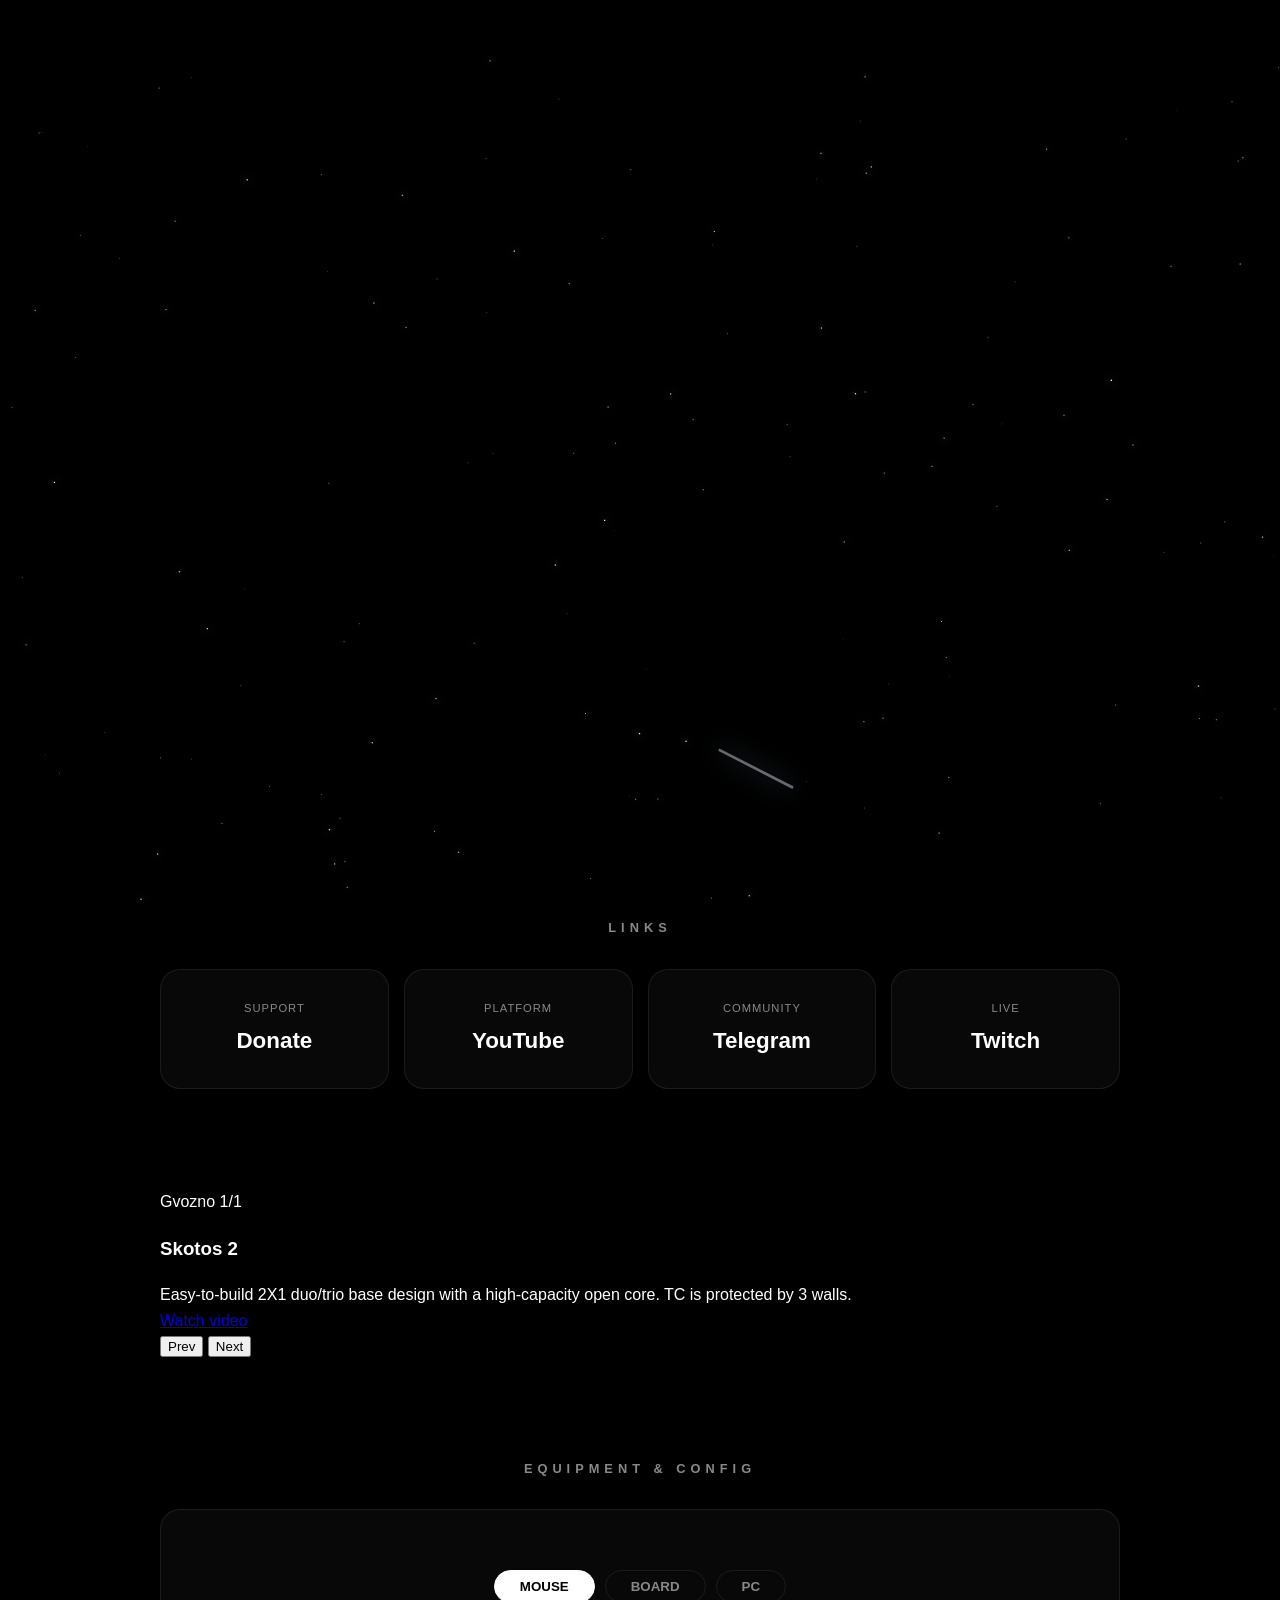
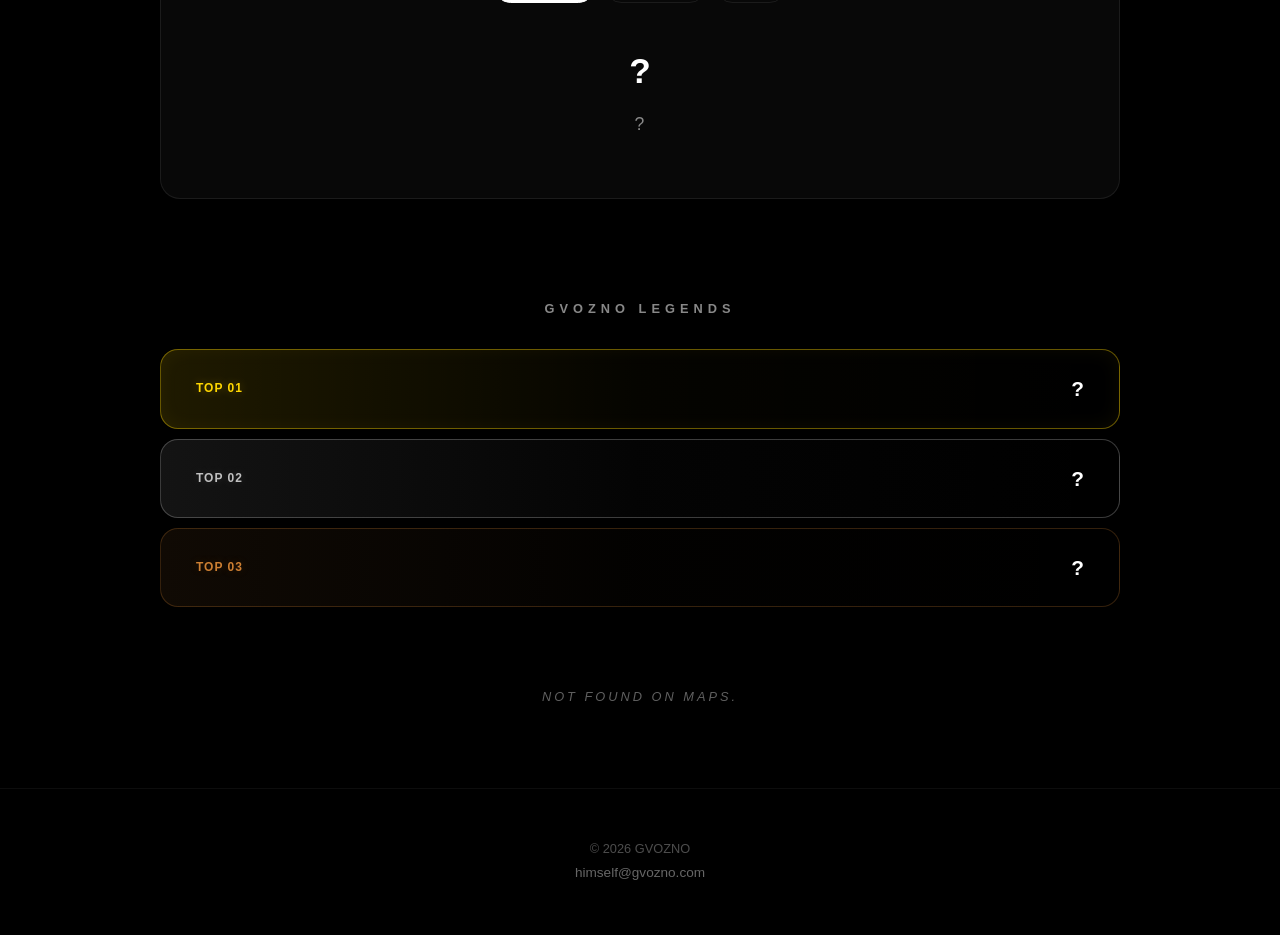
==== commit a3b758f7: "Update index.html" ====
--- a/index.html
+++ b/index.html
@@ -21,20 +21,17 @@
     <link rel="canonical" href="https://gvozno.com">
     
     <link rel="icon" href="favicon.png" type="image/png">
-    
     <link rel="apple-touch-icon" href="favicon1.png" type="image/png">
-    
     <meta name="theme-color" content="#000000">
 
     <link rel="stylesheet" href="style.css">
 </head>
 <body>
 
-    <section class="hero-section">
+    <canvas id="canvas"></canvas>
+
+    <div class="container">
         <h1 class="visually-hidden">Gvozno: Professional Video Editor and Cinematic Sound Designer</h1>
-    </section>
-
-    <div class="container">
 
         <section class="content-block">
             <h2 class="section-title">LINKS</h2>
@@ -58,6 +55,30 @@
             </div>
         </section>
 
+        <section class="content-block featured-block">
+            <div class="featured-wrapper">
+                <div class="featured-top-bar">
+                    <span class="featured-brand">Gvozno</span>
+                    <span id="counter" class="counter"></span>
+                </div>
+                
+                <div id="featured-image" class="featured-image"></div>
+                
+                <div class="featured-content">
+                    <h3 id="featured-title" class="featured-title"></h3>
+                    <p id="featured-desc" class="featured-desc"></p>
+                </div>
+                
+                <div class="featured-bottom-bar">
+                    <a href="#" id="watch-link" class="watch-btn" target="_blank" rel="noopener" aria-label="Watch video">Watch video</a>
+                    <div class="featured-controls">
+                        <button id="prev" class="control-btn" aria-label="Previous slide">Prev</button>
+                        <button id="next" class="control-btn" aria-label="Next slide">Next</button>
+                    </div>
+                </div>
+            </div>
+        </section>
+
         <section class="content-block">
             <h2 class="section-title">EQUIPMENT & CONFIG</h2>
             <div class="specs-wrapper card">
@@ -78,15 +99,15 @@
             <div class="titans">
                 <div class="titan-card gold">
                     <div class="rank">TOP 01</div>
-                    <div class="name">None</div>
+                    <div class="name">?</div>
                 </div>
                 <div class="titan-card silver">
                     <div class="rank">TOP 02</div>
-                    <div class="name">None</div>
+                    <div class="name">?</div>
                 </div>
                 <div class="titan-card bronze">
                     <div class="rank">TOP 03</div>
-                    <div class="name">None</div>
+                    <div class="name">?</div>
                 </div>
             </div>
         </section>
@@ -98,92 +119,228 @@
     </div>
 
     <footer>
-        <div class="footer-content">
-            <p class="copyright">© 2025–2026 GVOZNO</p>
-            <span id="email-place"></span>
-        </div>
+        <p class="copyright">© 2026 GVOZNO</p>
+        <span id="email-place"></span>
     </footer>
 
     <script>
+        const canvas = document.getElementById('canvas');
+        const ctx = canvas.getContext('2d');
+
+        let w = canvas.width = window.innerWidth;
+        let h = canvas.height = window.innerHeight;
+
+        window.addEventListener('resize', () => {
+            w = canvas.width = window.innerWidth;
+            h = canvas.height = window.innerHeight;
+        });
+
+        const stars = [];
+        class Star {
+    constructor() {
+        this.x = Math.random() * w;
+        this.y = Math.random() * h;
+        this.size = Math.random() * 0.85 + 0.55;
+        this.vx = Math.random() * 0.11 + 0.055;
+        this.vy = Math.random() * 0.18 + 0.095;
+        this.phase = Math.random() * Math.PI * 2;
+        this.twinkle = Math.random() * 0.0022 + 0.0011;
+    }
+    update() {
+        this.x += this.vx;
+        this.y += this.vy;
+        this.phase += this.twinkle;
+        if (this.x > w + 40 || this.y > h + 40 || this.x < -40 || this.y < -40) {
+            this.x = Math.random() * w;
+            this.y = Math.random() * h;
+        }
+    }
+    draw() {
+        const alpha = 0.62 + Math.sin(this.phase) * 0.35;
+        ctx.save();
+        ctx.globalAlpha = alpha;
+        ctx.fillStyle = '#f4f8ff';
+        ctx.shadowBlur = 8;
+        ctx.shadowColor = '#b8d4ff';
+        ctx.fillRect(this.x, this.y, this.size, this.size);
+        ctx.restore();
+    }
+}
+        for (let i = 0; i < 148; i++) stars.push(new Star());
+
+        const shootingStars = [];
+        class ShootingStar {
+            constructor() { this.reset(); }
+            reset() {
+                this.x = Math.random() * w * 1.15 - w * 0.2;
+                this.y = Math.random() * h * 0.3;
+                this.len = Math.random() * 62 + 45;
+                this.speed = Math.random() * 15 + 18;
+                this.angle = Math.PI / 180 * (28 + Math.random() * 17);
+                this.opacity = 1;
+                this.active = true;
+            }
+            update() {
+                this.x += Math.cos(this.angle) * this.speed;
+                this.y += Math.sin(this.angle) * this.speed;
+                this.opacity -= 0.017;
+                if (this.opacity <= 0) this.active = false;
+            }
+            draw() {
+                ctx.save();
+                ctx.globalAlpha = this.opacity;
+                ctx.strokeStyle = '#e8f3ff';
+                ctx.lineWidth = 2.7;
+                ctx.shadowBlur = 25;
+                ctx.shadowColor = '#a8ceff';
+                ctx.beginPath();
+                ctx.moveTo(this.x, this.y);
+                ctx.lineTo(this.x - Math.cos(this.angle) * this.len, this.y - Math.sin(this.angle) * this.len * 0.75);
+                ctx.stroke();
+                ctx.restore();
+            }
+        }
+
+        let mouseX = w / 2;
+        let mouseY = h / 2;
+        let trail = [];
+
+        document.addEventListener('mousemove', (e) => {
+            mouseX = e.clientX;
+            mouseY = e.clientY;
+            trail.push({x: mouseX, y: mouseY, time: Date.now()});
+            if (trail.length > 35) trail.shift();
+        });
+
+        document.addEventListener('mouseleave', () => { trail = []; });
+
+        function animate() {
+            ctx.fillStyle = '#000000';
+            ctx.fillRect(0, 0, w, h);
+            stars.forEach(star => { star.update(); star.draw(); });
+            if (Math.random() < 0.012) shootingStars.push(new ShootingStar());
+            for (let i = shootingStars.length - 1; i >= 0; i--) {
+                const s = shootingStars[i];
+                if (s.active) { s.update(); s.draw(); } else shootingStars.splice(i, 1);
+            }
+            const now = Date.now();
+            while (trail.length && now - trail[0].time > 700) trail.shift();
+            if (trail.length > 3) {
+                ctx.save();
+                ctx.shadowBlur = 24; ctx.shadowColor = '#a8ceff'; ctx.strokeStyle = '#e8f3ff'; ctx.lineCap = 'round';
+                for (let i = 1; i < trail.length; i++) {
+                    const alpha = i / (trail.length - 1);
+                    const width = 1.8 + (i / trail.length) * 3.2;
+                    ctx.globalAlpha = alpha * 0.95;
+                    ctx.lineWidth = width;
+                    ctx.beginPath();
+                    ctx.moveTo(trail[i - 1].x, trail[i - 1].y);
+                    ctx.lineTo(trail[i].x, trail[i].y);
+                    ctx.stroke();
+                }
+                ctx.restore();
+                ctx.save();
+                ctx.globalAlpha = 1; ctx.shadowBlur = 35; ctx.shadowColor = '#ffffff';
+                ctx.fillStyle = '#f0f8ff';
+                ctx.fillRect(mouseX - 1.1, mouseY - 1.1, 2.2, 2.2);
+                ctx.restore();
+            }
+            requestAnimationFrame(animate);
+        }
+        animate();
+
         "use strict";
 
-        const setupData = {
-            mouse: { n: "None", d: "DPI: 400 | Sens: 0.7" },
-            kb:    { n: "Custom Mechanical", d: "80% Layout" },
-            pc:    { n: "None", d: "None" }
-        };
-
-        const splashes = [
-            "0% Mountains, 100% Gvozno.",
-            "Precision is key.",
-            "Elevation: Higher than any plateau.",
-            "Not a geographical object. Just a legend.",
-            "Trust the process.",
-            "Not found on maps."
-        ];
+        const setupData = { mouse: { n: "?", d: "?" }, kb: { n: "?", d: "?" }, pc: { n: "?", d: "?" } };
+        const splashes = ["0% Mountains, 100% Gvozno.","Precision is key.","Elevation: Higher than any plateau.","Not a geographical object. Just a legend.","Trust the process.","Not found on maps."];
 
         function tab(id, btn) {
-            document.querySelectorAll('.tab-btn').forEach(b => {
-                b.classList.remove('active');
-                b.setAttribute('aria-selected', 'false');
-            });
-
-            btn.classList.add('active');
-            btn.setAttribute('aria-selected', 'true');
-
+            document.querySelectorAll('.tab-btn').forEach(b => { b.classList.remove('active'); b.setAttribute('aria-selected','false'); });
+            btn.classList.add('active'); btn.setAttribute('aria-selected','true');
             const content = document.getElementById('spec-content');
             content.style.opacity = 0;
-
-            const onTransitionEnd = () => {
+            const onEnd = () => {
                 document.getElementById('spec-name').textContent = setupData[id].n;
                 document.getElementById('spec-detail').textContent = setupData[id].d;
                 content.style.opacity = 1;
-                content.removeEventListener('transitionend', onTransitionEnd);
+                content.removeEventListener('transitionend', onEnd);
             };
-
-            content.addEventListener('transitionend', onTransitionEnd);
-
+            content.addEventListener('transitionend', onEnd);
+            setTimeout(() => { if(content.style.opacity === '0') { document.getElementById('spec-name').textContent = setupData[id].n; document.getElementById('spec-detail').textContent = setupData[id].d; content.style.opacity = 1; } }, 300);
+        }
+
+        function showRandomSplash() {
+            const el = document.getElementById('splash-text');
+            if (!el) return;
+            if (Math.random() <= 0.01) {
+                el.textContent = "You're lucky";
+                el.style.color = "#ffd700";
+                el.style.textShadow = "0 0 10px rgba(255, 215, 0, 0.5)";
+            } else {
+                el.textContent = splashes[Math.floor(Math.random() * splashes.length)];
+                el.style.color = "var(--dim)";
+                el.style.textShadow = "none";
+            }
+        }
+
+        const featuredData = [{ image: "preview11.jpg", title: "Skotos 2", desc: "Easy-to-build 2X1 duo/trio base design with a high-capacity open core. TC is protected by 3 walls.", link: "https://youtu.be/EnRoB-LnUzM" }];
+        let currentSlide = 0, isAnimating = false;
+
+        function updateFeatured() {
+            if (isAnimating) return;
+            const imageEl = document.getElementById('featured-image');
+            const contentEl = document.querySelector('.featured-content');
+            const watchLink = document.getElementById('watch-link');
+            if (!imageEl || !contentEl || !watchLink) return;
+            isAnimating = true;
+            imageEl.style.opacity = '0'; contentEl.style.opacity = '0';
             setTimeout(() => {
-                if (content.style.opacity === '0') {
-                    document.getElementById('spec-name').textContent = setupData[id].n;
-                    document.getElementById('spec-detail').textContent = setupData[id].d;
-                    content.style.opacity = 1;
+                const slide = featuredData[currentSlide];
+                imageEl.style.backgroundImage = `url('${slide.image}')`;
+                document.getElementById('featured-title').textContent = slide.title;
+                document.getElementById('featured-desc').textContent = slide.desc;
+                document.getElementById('counter').textContent = `${currentSlide + 1}/${featuredData.length}`;
+                watchLink.href = slide.link;
+                imageEl.style.opacity = '1'; contentEl.style.opacity = '1';
+                setTimeout(() => { isAnimating = false; }, 400);
+            }, 350);
+        }
+
+        function changeSlide(dir) {
+            currentSlide = (currentSlide + dir + featuredData.length) % featuredData.length;
+            updateFeatured();
+        }
+
+        function calculateMaxHeight() {
+            const contentEl = document.querySelector('.featured-content');
+            if (!contentEl) return;
+            const originalSlide = currentSlide;
+            const originalOpacity = contentEl.style.opacity;
+            contentEl.style.opacity = '0';
+            contentEl.style.height = 'auto';
+            let maxH = 0, index = 0;
+            function measureNext() {
+                if (index >= featuredData.length) {
+                    contentEl.style.height = maxH + 'px';
+                    contentEl.style.opacity = originalOpacity || '1';
+                    currentSlide = originalSlide;
+                    updateFeatured();
+                    return;
                 }
-            }, 300);
-        }
-
-        function showRandomSplash() {
-            const splashElem = document.getElementById('splash-text');
-            if (!splashElem) return;
-
-            const luck = Math.random();
-            
-            if (luck <= 0.01) {
-                splashElem.textContent = "You're lucky";
-                splashElem.style.color = "#ffd700";
-                splashElem.style.textShadow = "0 0 10px rgba(255, 215, 0, 0.5)";
-            } else {
-                const randomIndex = Math.floor(Math.random() * splashes.length);
-                splashElem.textContent = splashes[randomIndex];
-                splashElem.style.color = "var(--dim)";
-                splashElem.style.textShadow = "none";
-            }
+                const slide = featuredData[index];
+                document.getElementById('featured-title').textContent = slide.title;
+                document.getElementById('featured-desc').textContent = slide.desc;
+                setTimeout(() => { const h = contentEl.scrollHeight; if (h > maxH) maxH = h; index++; measureNext(); }, 50);
+            }
+            measureNext();
         }
 
         document.addEventListener('DOMContentLoaded', () => {
-            const tabButtons = document.querySelectorAll('.tab-btn');
-            tabButtons.forEach(btn => {
-                btn.addEventListener('click', () => {
-                    const id = btn.getAttribute('data-tab');
-                    tab(id, btn);
-                });
+            document.querySelectorAll('.tab-btn').forEach(btn => {
+                btn.addEventListener('click', () => tab(btn.getAttribute('data-tab'), btn));
             });
-
             const firstBtn = document.querySelector('.tab-btn.active');
-            if (firstBtn) {
-                const firstId = firstBtn.getAttribute('data-tab');
-                tab(firstId, firstBtn);
-            }
+            if (firstBtn) tab(firstBtn.getAttribute('data-tab'), firstBtn);
 
             showRandomSplash();
 
@@ -197,15 +354,17 @@
                 link.textContent = email;
                 target.appendChild(link);
             }
+
+            const prevBtn = document.getElementById('prev');
+            const nextBtn = document.getElementById('next');
+            if (prevBtn && nextBtn) {
+                prevBtn.addEventListener('click', () => changeSlide(-1));
+                nextBtn.addEventListener('click', () => changeSlide(1));
+            }
+
+            calculateMaxHeight();
         });
     </script>
 </body>
 </html>
 
-
-
-
-
-
-
-
--- a/style.css
+++ b/style.css
@@ -30,6 +30,18 @@
     background-size: cover;
 }
 
+.visually-hidden {
+    position: absolute;
+    width: 1px;
+    height: 1px;
+    margin: -1px;
+    padding: 0;
+    overflow: hidden;
+    clip: rect(0, 0, 0, 0);
+    border: 0;
+    white-space: nowrap;
+}
+
 /* Layout */
 .container {
     max-width: 1000px;
@@ -48,7 +60,6 @@
     border-radius: 20px;
 }
 
-/* Links Grid */
 .links-grid {
     display: grid;
     grid-template-columns: repeat(auto-fit, minmax(220px, 1fr));
@@ -76,11 +87,6 @@
 .label { font-size: 0.7rem; text-transform: uppercase; color: var(--dim); margin-bottom: 5px; letter-spacing: 1px; }
 .value { font-size: 1.4rem; font-weight: 700; }
 
-.donate { background: white; }
-.donate * { color: black; }
-.donate:hover { background: #f0f0f0; }
-
-/* Section Titles */
 .section-title {
     font-size: 0.8rem;
     letter-spacing: 5px;
@@ -90,7 +96,6 @@
     text-transform: uppercase;
 }
 
-/* Equipment */
 .specs-wrapper {
     padding: 60px 40px;
     text-align: center;
@@ -194,4 +199,3 @@
     .spec-info h3 { font-size: 1.6rem; }
     .titan-card { padding: 20px; }
 }
-
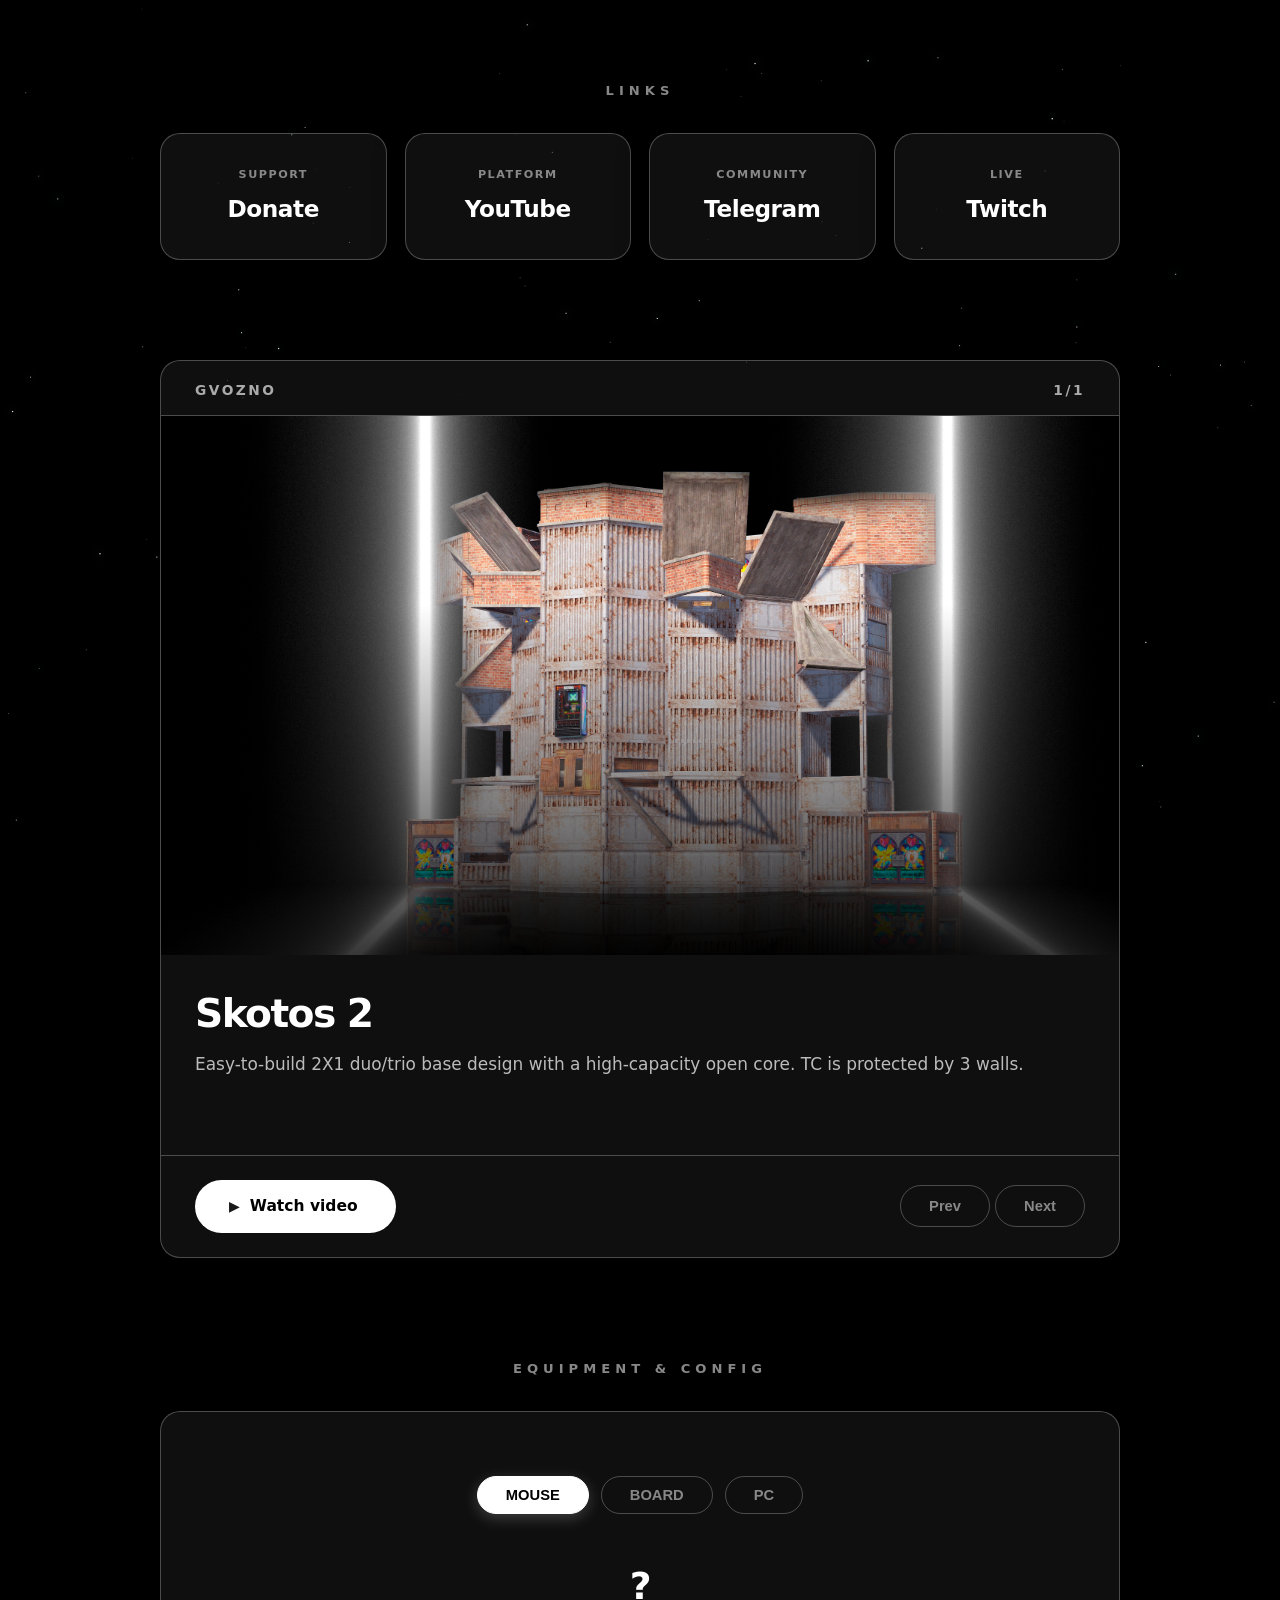
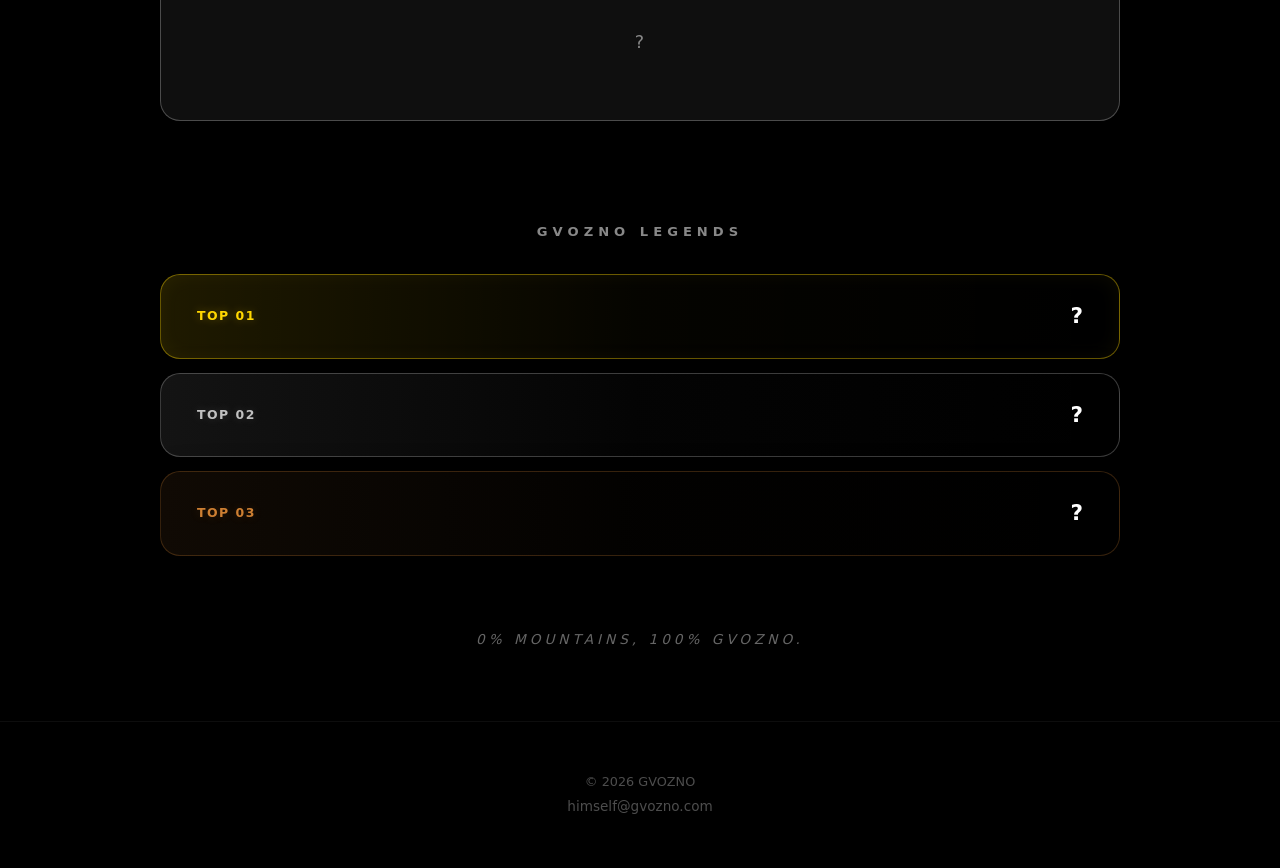
==== commit 78205811: "Update index.html" ====
--- a/index.html
+++ b/index.html
@@ -225,26 +225,26 @@
             }
             const now = Date.now();
             while (trail.length && now - trail[0].time > 700) trail.shift();
-            if (trail.length > 3) {
-                ctx.save();
-                ctx.shadowBlur = 24; ctx.shadowColor = '#a8ceff'; ctx.strokeStyle = '#e8f3ff'; ctx.lineCap = 'round';
-                for (let i = 1; i < trail.length; i++) {
-                    const alpha = i / (trail.length - 1);
-                    const width = 1.8 + (i / trail.length) * 3.2;
-                    ctx.globalAlpha = alpha * 0.95;
-                    ctx.lineWidth = width;
-                    ctx.beginPath();
-                    ctx.moveTo(trail[i - 1].x, trail[i - 1].y);
-                    ctx.lineTo(trail[i].x, trail[i].y);
-                    ctx.stroke();
-                }
-                ctx.restore();
-                ctx.save();
-                ctx.globalAlpha = 1; ctx.shadowBlur = 35; ctx.shadowColor = '#ffffff';
-                ctx.fillStyle = '#f0f8ff';
-                ctx.fillRect(mouseX - 1.1, mouseY - 1.1, 2.2, 2.2);
-                ctx.restore();
-            }
+           // if (trail.length > 3) {
+//     ctx.save();
+//     ctx.shadowBlur = 24; ctx.shadowColor = '#a8ceff'; ctx.strokeStyle = '#e8f3ff'; ctx.lineCap = 'round';
+//     for (let i = 1; i < trail.length; i++) {
+//         const alpha = i / (trail.length - 1);
+//         const width = 1.8 + (i / trail.length) * 3.2;
+//         ctx.globalAlpha = alpha * 0.95;
+//         ctx.lineWidth = width;
+//         ctx.beginPath();
+//         ctx.moveTo(trail[i - 1].x, trail[i - 1].y);
+//         ctx.lineTo(trail[i].x, trail[i].y);
+//         ctx.stroke();
+//     }
+//     ctx.restore();
+//     ctx.save();
+//     ctx.globalAlpha = 1; ctx.shadowBlur = 35; ctx.shadowColor = '#ffffff';
+//     ctx.fillStyle = '#f0f8ff';
+//     ctx.fillRect(mouseX - 1.1, mouseY - 1.1, 2.2, 2.2);
+//     ctx.restore();
+// }
             requestAnimationFrame(animate);
         }
         animate();
@@ -367,4 +367,3 @@
     </script>
 </body>
 </html>
-
--- a/style.css
+++ b/style.css
@@ -1,73 +1,101 @@
 :root {
     --bg: #000000;
-    --card-bg: rgba(255, 255, 255, 0.03);
-    --border: rgba(255, 255, 255, 0.08);
+    --card-bg: rgba(255, 255, 255, 0.06);
+    --border: rgba(255, 255, 255, 0.25);
     --accent: #ffffff;
-    --dim: #888;
+    --dim: #888888;
+    --gold: #ffd700;
+    --silver: #c0c0c0;
+    --bronze: #cd7f32;
+
+    --radius: 20px;
+    --shadow: 0 8px 32px rgba(0, 0, 0, 0.35);
+    --shadow-lg: 0 20px 50px rgba(0, 0, 0, 0.45);
+    --transition: all 0.45s cubic-bezier(0.23, 1, 0.32, 1);
     --section-gap: 100px;
 }
 
-* { box-sizing: border-box; }
-
-body {
+* {
+    box-sizing: border-box;
     margin: 0;
     padding: 0;
-    background: var(--bg);
+}
+
+html {
+    scroll-behavior: smooth;
+    font-size: 16px;
+    overscroll-behavior-y: none;
+    background-color: #000000;
+    height: 100dvh;
+}
+
+body {
+    background: transparent;
     color: white;
-    font-family: 'Inter', 'Segoe UI', sans-serif;
+    font-family: system-ui, 'Segoe UI', sans-serif;
     line-height: 1.6;
-}
-
-::-webkit-scrollbar { width: 4px; }
-::-webkit-scrollbar-track { background: #000; }
-::-webkit-scrollbar-thumb { background: #333; border-radius: 10px; }
-
-.hero-section {
-    width: 100%;
-    height: 100vh;
-    background: linear-gradient(to bottom, transparent, var(--bg)), 
-                url("preview11.jpg") no-repeat center center;
-    background-size: cover;
+    -webkit-font-smoothing: antialiased;
+    -moz-osx-font-smoothing: grayscale;
+    min-height: 100dvh;
+    overscroll-behavior-y: none;
+}
+canvas {
+    position: fixed;
+    inset: 0;
+    z-index: -1;
+    display: block;
+    pointer-events: none;
+}
+
+::-webkit-scrollbar { width: 5px; }
+::-webkit-scrollbar-track { background: #111; }
+::-webkit-scrollbar-thumb { 
+    background: linear-gradient(#555, #333); 
+    border-radius: 10px; 
 }
 
 .visually-hidden {
     position: absolute;
-    width: 1px;
-    height: 1px;
-    margin: -1px;
-    padding: 0;
+    width: 1px; height: 1px;
+    margin: -1px; padding: 0;
     overflow: hidden;
-    clip: rect(0, 0, 0, 0);
+    clip: rect(0 0 0 0);
     border: 0;
     white-space: nowrap;
 }
 
-/* Layout */
 .container {
     max-width: 1000px;
     margin: 0 auto;
-    padding: 0 20px;
+    padding: 80px 20px 0;
 }
 
 .content-block {
     margin-bottom: var(--section-gap);
+}
+
+.content-block:last-of-type {
+    margin-bottom: 0;
 }
 
 .card {
     background: var(--card-bg);
     border: 1px solid var(--border);
-    backdrop-filter: blur(10px);
-    border-radius: 20px;
+    backdrop-filter: blur(40px);
+    -webkit-backdrop-filter: blur(40px);
+    border-radius: var(--radius);
+    box-shadow: var(--shadow);
+    overflow: hidden;
 }
 
 .links-grid {
     display: grid;
     grid-template-columns: repeat(auto-fit, minmax(220px, 1fr));
-    gap: 15px;
+    gap: 18px;
 }
 
 .link-item {
-    padding: 30px;
+    padding: 32px 24px;
     text-decoration: none;
     color: white;
     display: flex;
@@ -75,70 +103,125 @@
     align-items: center;
     justify-content: center;
     text-align: center;
-    transition: 0.4s cubic-bezier(0.2, 0.8, 0.2, 1);
+    border-radius: var(--radius);
+    transition: var(--transition);
 }
 
 .link-item:hover {
-    background: rgba(255, 255, 255, 0.08);
-    transform: translateY(-5px);
-    border-color: rgba(255,255,255,0.2);
-}
-
-.label { font-size: 0.7rem; text-transform: uppercase; color: var(--dim); margin-bottom: 5px; letter-spacing: 1px; }
-.value { font-size: 1.4rem; font-weight: 700; }
+    background: rgba(255, 255, 255, 0.085);
+    transform: translateY(-6px);
+    border-color: rgba(255, 255, 255, 0.35);
+    box-shadow: 0 15px 35px rgba(255, 255, 255, 0.08);
+}
+
+.label { 
+    font-size: 0.7rem; 
+    text-transform: uppercase; 
+    color: var(--dim); 
+    margin-bottom: 6px; 
+    letter-spacing: 1.5px; 
+    font-weight: 600;
+}
+.value { 
+    font-size: 1.45rem; 
+    font-weight: 700; 
+    letter-spacing: -0.02em;
+}
 
 .section-title {
-    font-size: 0.8rem;
+    font-size: 0.82rem;
     letter-spacing: 5px;
     color: var(--dim);
-    margin-bottom: 30px;
+    margin-bottom: 32px;
     text-align: center;
     text-transform: uppercase;
+    font-weight: 600;
 }
 
 .specs-wrapper {
-    padding: 60px 40px;
+    padding: 64px 40px;
     text-align: center;
 }
 
 .spec-tabs {
     display: flex;
     justify-content: center;
-    gap: 10px;
-    margin-bottom: 40px;
+    gap: 12px;
+    margin-bottom: 42px;
+    flex-wrap: wrap;
 }
 
 .tab-btn {
     background: transparent;
     border: 1px solid var(--border);
     color: var(--dim);
-    padding: 8px 25px;
-    border-radius: 100px;
+    padding: 10px 28px;
+    border-radius: 9999px;
     cursor: pointer;
     font-weight: 700;
-    transition: 0.3s;
-}
-
-.tab-btn.active { background: white; color: black; border-color: white; }
-
-.spec-info { transition: 0.3s ease; }
-.spec-info h3 { font-size: 2.2rem; margin: 0; font-weight: 800; }
-.spec-detail { color: var(--dim); margin-top: 10px; font-size: 1.1rem; letter-spacing: 1px; }
-
-.titans { display: flex; flex-direction: column; gap: 10px; }
+    font-size: 0.92rem;
+    transition: var(--transition);
+}
+
+.tab-btn:hover {
+    background: rgba(255,255,255,0.07);
+    color: white;
+    border-color: rgba(255,255,255,0.3);
+}
+
+.tab-btn.active,
+.tab-btn:focus-visible {
+    background: white;
+    color: black;
+    border-color: white;
+    box-shadow: 0 4px 15px rgba(255,255,255,0.2);
+}
+
+.spec-info h3 { 
+    font-size: clamp(1.9rem, 5vw, 2.35rem); 
+    margin: 0; 
+    font-weight: 800; 
+    letter-spacing: -0.03em;
+}
+.spec-detail { 
+    color: var(--dim); 
+    margin-top: 12px; 
+    font-size: 1.1rem; 
+    letter-spacing: 1px; 
+}
+
+.spec-info {
+    transition: opacity 0.35s cubic-bezier(0.23, 1, 0.32, 1);
+}
+
+.titans {
+    display: flex;
+    flex-direction: column;
+    gap: 14px;
+}
 
 .titan-card {
     display: flex;
     justify-content: space-between;
     align-items: center;
-    padding: 22px 35px;
+    padding: 24px 36px;
     background: var(--card-bg);
-    border-radius: 18px;
     border: 1px solid var(--border);
-}
-
-.titan-card .rank { font-size: 0.75rem; font-weight: 800; color: var(--dim); letter-spacing: 1px; }
-.titan-card .name { font-size: 1.3rem; font-weight: 700; }
+    border-radius: var(--radius);
+    backdrop-filter: blur(40px);
+    box-shadow: var(--shadow);
+    transition: var(--transition);
+}
+
+.titan-card .rank { 
+    font-size: 0.78rem; 
+    font-weight: 800; 
+    letter-spacing: 1.5px; 
+}
+.titan-card .name { 
+    font-size: 1.35rem; 
+    font-weight: 700; 
+}
 
 .gold {
     border: 1px solid rgba(255, 215, 0, 0.4);
@@ -158,31 +241,23 @@
     background: linear-gradient(90deg, rgba(205, 127, 50, 0.08) 0%, rgba(205, 127, 50, 0.01) 50%, transparent 100%);
 }
 .bronze .rank { color: #cd7f32; text-shadow: 0 0 10px rgba(205, 127, 50, 0.2); }
-.content-block:last-of-type {
-    margin-bottom: 0;
-}
 
 .splash-container {
-    display: flex;
-    justify-content: center;
-    align-items: center;
-    padding: 80px 0;
+    padding: 70px 0;
     text-align: center;
 }
 
 #splash-text {
-    font-size: 0.8rem;
+    font-size: clamp(0.78rem, 2vw, 0.85rem);
     color: var(--dim);
     font-style: italic;
-    letter-spacing: 3px;
+    letter-spacing: 4px;
     text-transform: uppercase;
-    opacity: 0.7;
-    transition: 0.3s;
-}
-
-#splash-text:hover {
-    opacity: 1;
-}
+    opacity: 0.75;
+    transition: opacity 0.35s ease;
+}
+
+#splash-text:hover { opacity: 1; }
 
 footer {
     background: rgba(0, 0, 0, 0.85);
@@ -190,12 +265,168 @@
     text-align: center;
     border-top: 1px solid rgba(255,255,255,0.05);
 }
-.footer-content { display: flex; flex-direction: column; gap: 10px; }
 .copyright { font-size: 0.8rem; color: rgba(255,255,255,0.3); text-transform: uppercase; margin: 0; }
-.footer-email { color: rgba(255,255,255,0.4); text-decoration: none; font-size: 0.85rem; transition: 0.3s; }
+.footer-email { color: rgba(255,255,255,0.3); text-decoration: none; font-size: 0.85rem; transition: 0.3s; }
 .footer-email:hover { color: white; }
 
+.featured-wrapper {
+    background: var(--card-bg);
+    border: 1px solid var(--border);
+    border-radius: var(--radius);
+    overflow: hidden;
+    backdrop-filter: blur(40px);
+    box-shadow: var(--shadow-lg);
+}
+
+.featured-top-bar {
+    display: flex;
+    justify-content: space-between;
+    align-items: center;
+    padding: 18px 34px 14px;
+    background: transparent;
+    color: #aaa;
+    font-size: 0.86rem;
+    letter-spacing: 2.5px;
+    text-transform: uppercase;
+    font-weight: 600;
+    border-bottom: 1px solid var(--border);
+}
+
+.featured-image {
+    width: 100%;
+    aspect-ratio: 16 / 9;
+    background-size: cover;
+    background-position: center;
+    background-color: #111;
+    position: relative;
+    transition: opacity 0.35s cubic-bezier(0.23, 1, 0.32, 1), 
+                transform 0.6s cubic-bezier(0.23, 1, 0.32, 1);
+}
+
+.featured-image::after {
+    content: '';
+    position: absolute;
+    inset: 0;
+    background: linear-gradient(to top, rgba(0,0,0,0.78) 0%, transparent 65%);
+    pointer-events: none;
+}
+
+.featured-content {
+    padding: 38px 34px 26px;
+    min-height: 200px;
+    display: flex;
+    flex-direction: column;
+    transition: opacity 0.35s cubic-bezier(0.23, 1, 0.32, 1);
+}
+
+.featured-title {
+    font-size: clamp(2.1rem, 5.5vw, 2.45rem);
+    font-weight: 800;
+    line-height: 1.05;
+    letter-spacing: -0.04em;
+    margin-bottom: 16px;
+}
+
+.featured-desc {
+    color: #bbb;
+    font-size: 1.06rem;
+    line-height: 1.75;
+    margin-bottom: auto;
+    display: -webkit-box;
+    line-clamp: 4;
+    -webkit-box-orient: vertical;
+    overflow: hidden;
+}
+
+.featured-bottom-bar {
+    display: flex;
+    justify-content: space-between;
+    align-items: center;
+    padding: 24px 34px;
+    border-top: 1px solid var(--border);
+    background: transparent;
+    gap: 16px;
+    flex-wrap: wrap;
+}
+
+.watch-btn {
+    background: white;
+    color: black;
+    border: none;
+    padding: 14px 38px 14px 34px;
+    border-radius: 50px;
+    font-size: 0.97rem;
+    font-weight: 700;
+    text-decoration: none;
+    display: inline-flex;
+    align-items: center;
+    gap: 10px;
+    transition: var(--transition);
+    position: relative;
+    overflow: hidden;
+}
+
+.watch-btn::before {
+    content: '▶';
+    font-size: 0.88rem;
+    opacity: 0.9;
+    transition: transform 0.3s ease;
+}
+
+.watch-btn:hover {
+    background: #f5f5f5;
+    transform: translateY(-3px);
+    box-shadow: 0 12px 30px rgba(255,255,255,0.18);
+}
+
+.watch-btn:hover::before {
+    transform: scale(1.15);
+}
+
+.control-btn {
+    padding: 12px 28px;
+    border-radius: 50px;
+    font-size: 0.92rem;
+    background: transparent;
+    border: 1px solid var(--border);
+    color: var(--dim);
+    transition: var(--transition);
+    font-weight: 600;
+}
+
+.control-btn:hover,
+.control-btn:focus-visible {
+    background: rgba(255,255,255,0.09);
+    color: white;
+    border-color: rgba(255,255,255,0.35);
+}
+
+@media (prefers-reduced-motion: reduce) {
+    * { transition: none !important; }
+}
+
+@media (max-width: 768px) {
+    .container { padding-top: 90px; }
+    .featured-content { padding: 30px 24px 22px; }
+    .featured-title { font-size: 2rem; }
+    .featured-bottom-bar {
+        flex-direction: column;
+        padding: 20px 24px;
+        gap: 14px;
+    }
+    .watch-btn, .control-btn { width: 100%; justify-content: center; }
+    .specs-wrapper { padding: 50px 24px; }
+}
+
 @media (max-width: 600px) {
-    .spec-info h3 { font-size: 1.6rem; }
-    .titan-card { padding: 20px; }
-}
+    .spec-info h3 { font-size: 1.75rem; }
+    .titan-card { padding: 20px 24px; }
+    .link-item { padding: 28px 20px; }
+}
+
+@media (max-width: 480px) {
+    .container { padding: 80px 16px 0; }
+    .featured-top-bar { padding: 16px 20px 12px; font-size: 0.8rem; }
+}
+
+
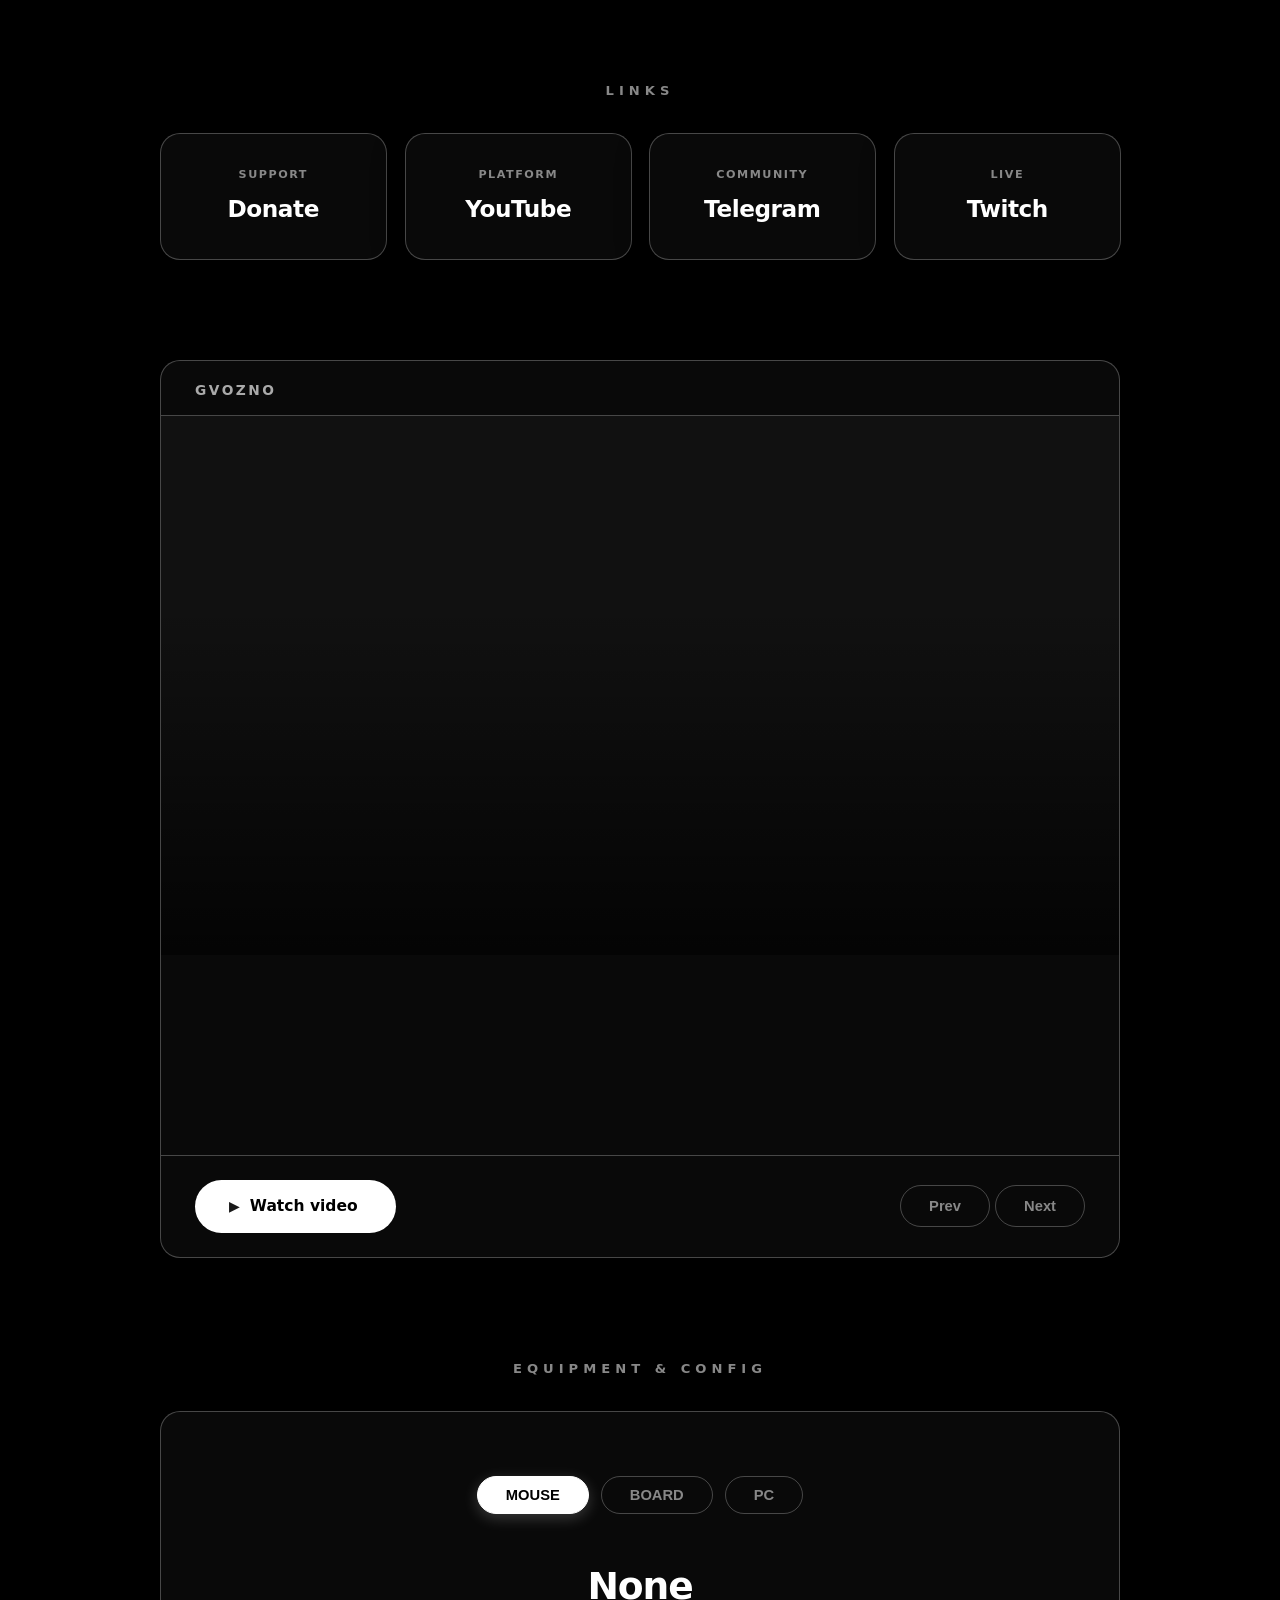
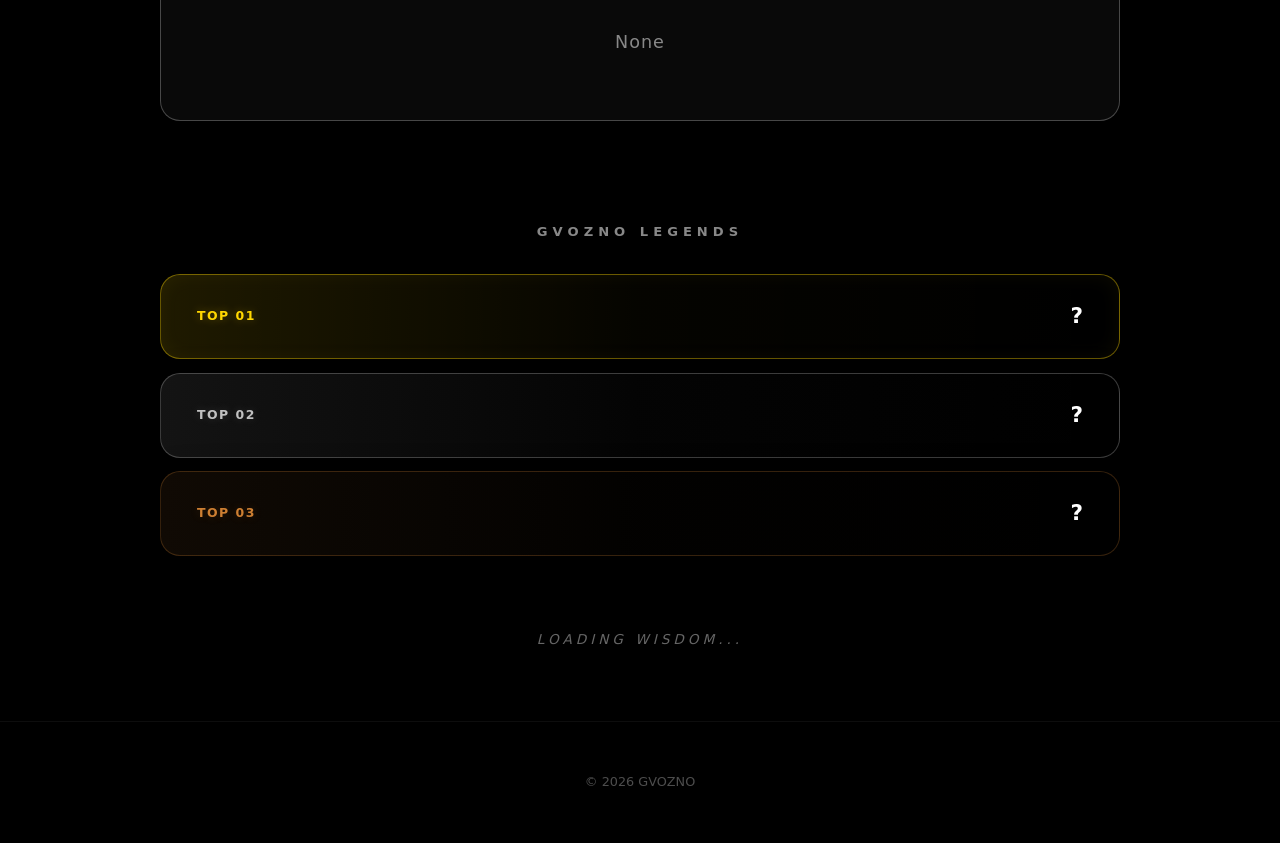
==== commit 0beeb478: "Update index.html" ====
--- a/index.html
+++ b/index.html
@@ -123,247 +123,7 @@
         <span id="email-place"></span>
     </footer>
 
-    <script>
-        const canvas = document.getElementById('canvas');
-        const ctx = canvas.getContext('2d');
+    <script src="script.js"></script>
 
-        let w = canvas.width = window.innerWidth;
-        let h = canvas.height = window.innerHeight;
-
-        window.addEventListener('resize', () => {
-            w = canvas.width = window.innerWidth;
-            h = canvas.height = window.innerHeight;
-        });
-
-        const stars = [];
-        class Star {
-    constructor() {
-        this.x = Math.random() * w;
-        this.y = Math.random() * h;
-        this.size = Math.random() * 0.85 + 0.55;
-        this.vx = Math.random() * 0.11 + 0.055;
-        this.vy = Math.random() * 0.18 + 0.095;
-        this.phase = Math.random() * Math.PI * 2;
-        this.twinkle = Math.random() * 0.0022 + 0.0011;
-    }
-    update() {
-        this.x += this.vx;
-        this.y += this.vy;
-        this.phase += this.twinkle;
-        if (this.x > w + 40 || this.y > h + 40 || this.x < -40 || this.y < -40) {
-            this.x = Math.random() * w;
-            this.y = Math.random() * h;
-        }
-    }
-    draw() {
-        const alpha = 0.62 + Math.sin(this.phase) * 0.35;
-        ctx.save();
-        ctx.globalAlpha = alpha;
-        ctx.fillStyle = '#f4f8ff';
-        ctx.shadowBlur = 8;
-        ctx.shadowColor = '#b8d4ff';
-        ctx.fillRect(this.x, this.y, this.size, this.size);
-        ctx.restore();
-    }
-}
-        for (let i = 0; i < 148; i++) stars.push(new Star());
-
-        const shootingStars = [];
-        class ShootingStar {
-            constructor() { this.reset(); }
-            reset() {
-                this.x = Math.random() * w * 1.15 - w * 0.2;
-                this.y = Math.random() * h * 0.3;
-                this.len = Math.random() * 62 + 45;
-                this.speed = Math.random() * 15 + 18;
-                this.angle = Math.PI / 180 * (28 + Math.random() * 17);
-                this.opacity = 1;
-                this.active = true;
-            }
-            update() {
-                this.x += Math.cos(this.angle) * this.speed;
-                this.y += Math.sin(this.angle) * this.speed;
-                this.opacity -= 0.017;
-                if (this.opacity <= 0) this.active = false;
-            }
-            draw() {
-                ctx.save();
-                ctx.globalAlpha = this.opacity;
-                ctx.strokeStyle = '#e8f3ff';
-                ctx.lineWidth = 2.7;
-                ctx.shadowBlur = 25;
-                ctx.shadowColor = '#a8ceff';
-                ctx.beginPath();
-                ctx.moveTo(this.x, this.y);
-                ctx.lineTo(this.x - Math.cos(this.angle) * this.len, this.y - Math.sin(this.angle) * this.len * 0.75);
-                ctx.stroke();
-                ctx.restore();
-            }
-        }
-
-        let mouseX = w / 2;
-        let mouseY = h / 2;
-        let trail = [];
-
-        document.addEventListener('mousemove', (e) => {
-            mouseX = e.clientX;
-            mouseY = e.clientY;
-            trail.push({x: mouseX, y: mouseY, time: Date.now()});
-            if (trail.length > 35) trail.shift();
-        });
-
-        document.addEventListener('mouseleave', () => { trail = []; });
-
-        function animate() {
-            ctx.fillStyle = '#000000';
-            ctx.fillRect(0, 0, w, h);
-            stars.forEach(star => { star.update(); star.draw(); });
-            if (Math.random() < 0.012) shootingStars.push(new ShootingStar());
-            for (let i = shootingStars.length - 1; i >= 0; i--) {
-                const s = shootingStars[i];
-                if (s.active) { s.update(); s.draw(); } else shootingStars.splice(i, 1);
-            }
-            const now = Date.now();
-            while (trail.length && now - trail[0].time > 700) trail.shift();
-           // if (trail.length > 3) {
-//     ctx.save();
-//     ctx.shadowBlur = 24; ctx.shadowColor = '#a8ceff'; ctx.strokeStyle = '#e8f3ff'; ctx.lineCap = 'round';
-//     for (let i = 1; i < trail.length; i++) {
-//         const alpha = i / (trail.length - 1);
-//         const width = 1.8 + (i / trail.length) * 3.2;
-//         ctx.globalAlpha = alpha * 0.95;
-//         ctx.lineWidth = width;
-//         ctx.beginPath();
-//         ctx.moveTo(trail[i - 1].x, trail[i - 1].y);
-//         ctx.lineTo(trail[i].x, trail[i].y);
-//         ctx.stroke();
-//     }
-//     ctx.restore();
-//     ctx.save();
-//     ctx.globalAlpha = 1; ctx.shadowBlur = 35; ctx.shadowColor = '#ffffff';
-//     ctx.fillStyle = '#f0f8ff';
-//     ctx.fillRect(mouseX - 1.1, mouseY - 1.1, 2.2, 2.2);
-//     ctx.restore();
-// }
-            requestAnimationFrame(animate);
-        }
-        animate();
-
-        "use strict";
-
-        const setupData = { mouse: { n: "?", d: "?" }, kb: { n: "?", d: "?" }, pc: { n: "?", d: "?" } };
-        const splashes = ["0% Mountains, 100% Gvozno.","Precision is key.","Elevation: Higher than any plateau.","Not a geographical object. Just a legend.","Trust the process.","Not found on maps."];
-
-        function tab(id, btn) {
-            document.querySelectorAll('.tab-btn').forEach(b => { b.classList.remove('active'); b.setAttribute('aria-selected','false'); });
-            btn.classList.add('active'); btn.setAttribute('aria-selected','true');
-            const content = document.getElementById('spec-content');
-            content.style.opacity = 0;
-            const onEnd = () => {
-                document.getElementById('spec-name').textContent = setupData[id].n;
-                document.getElementById('spec-detail').textContent = setupData[id].d;
-                content.style.opacity = 1;
-                content.removeEventListener('transitionend', onEnd);
-            };
-            content.addEventListener('transitionend', onEnd);
-            setTimeout(() => { if(content.style.opacity === '0') { document.getElementById('spec-name').textContent = setupData[id].n; document.getElementById('spec-detail').textContent = setupData[id].d; content.style.opacity = 1; } }, 300);
-        }
-
-        function showRandomSplash() {
-            const el = document.getElementById('splash-text');
-            if (!el) return;
-            if (Math.random() <= 0.01) {
-                el.textContent = "You're lucky";
-                el.style.color = "#ffd700";
-                el.style.textShadow = "0 0 10px rgba(255, 215, 0, 0.5)";
-            } else {
-                el.textContent = splashes[Math.floor(Math.random() * splashes.length)];
-                el.style.color = "var(--dim)";
-                el.style.textShadow = "none";
-            }
-        }
-
-        const featuredData = [{ image: "preview11.jpg", title: "Skotos 2", desc: "Easy-to-build 2X1 duo/trio base design with a high-capacity open core. TC is protected by 3 walls.", link: "https://youtu.be/EnRoB-LnUzM" }];
-        let currentSlide = 0, isAnimating = false;
-
-        function updateFeatured() {
-            if (isAnimating) return;
-            const imageEl = document.getElementById('featured-image');
-            const contentEl = document.querySelector('.featured-content');
-            const watchLink = document.getElementById('watch-link');
-            if (!imageEl || !contentEl || !watchLink) return;
-            isAnimating = true;
-            imageEl.style.opacity = '0'; contentEl.style.opacity = '0';
-            setTimeout(() => {
-                const slide = featuredData[currentSlide];
-                imageEl.style.backgroundImage = `url('${slide.image}')`;
-                document.getElementById('featured-title').textContent = slide.title;
-                document.getElementById('featured-desc').textContent = slide.desc;
-                document.getElementById('counter').textContent = `${currentSlide + 1}/${featuredData.length}`;
-                watchLink.href = slide.link;
-                imageEl.style.opacity = '1'; contentEl.style.opacity = '1';
-                setTimeout(() => { isAnimating = false; }, 400);
-            }, 350);
-        }
-
-        function changeSlide(dir) {
-            currentSlide = (currentSlide + dir + featuredData.length) % featuredData.length;
-            updateFeatured();
-        }
-
-        function calculateMaxHeight() {
-            const contentEl = document.querySelector('.featured-content');
-            if (!contentEl) return;
-            const originalSlide = currentSlide;
-            const originalOpacity = contentEl.style.opacity;
-            contentEl.style.opacity = '0';
-            contentEl.style.height = 'auto';
-            let maxH = 0, index = 0;
-            function measureNext() {
-                if (index >= featuredData.length) {
-                    contentEl.style.height = maxH + 'px';
-                    contentEl.style.opacity = originalOpacity || '1';
-                    currentSlide = originalSlide;
-                    updateFeatured();
-                    return;
-                }
-                const slide = featuredData[index];
-                document.getElementById('featured-title').textContent = slide.title;
-                document.getElementById('featured-desc').textContent = slide.desc;
-                setTimeout(() => { const h = contentEl.scrollHeight; if (h > maxH) maxH = h; index++; measureNext(); }, 50);
-            }
-            measureNext();
-        }
-
-        document.addEventListener('DOMContentLoaded', () => {
-            document.querySelectorAll('.tab-btn').forEach(btn => {
-                btn.addEventListener('click', () => tab(btn.getAttribute('data-tab'), btn));
-            });
-            const firstBtn = document.querySelector('.tab-btn.active');
-            if (firstBtn) tab(firstBtn.getAttribute('data-tab'), firstBtn);
-
-            showRandomSplash();
-
-            const encoded = "aGltc2VsZkBndm96bm8uY29t";
-            const target = document.getElementById('email-place');
-            if (target) {
-                const email = atob(encoded);
-                const link = document.createElement('a');
-                link.href = `mailto:${email}`;
-                link.className = 'footer-email';
-                link.textContent = email;
-                target.appendChild(link);
-            }
-
-            const prevBtn = document.getElementById('prev');
-            const nextBtn = document.getElementById('next');
-            if (prevBtn && nextBtn) {
-                prevBtn.addEventListener('click', () => changeSlide(-1));
-                nextBtn.addEventListener('click', () => changeSlide(1));
-            }
-
-            calculateMaxHeight();
-        });
-    </script>
 </body>
 </html>
--- a/style.css
+++ b/style.css
@@ -1,6 +1,6 @@
 :root {
     --bg: #000000;
-    --card-bg: rgba(255, 255, 255, 0.06);
+    --card-bg: rgba(150, 150, 150, 0.06);
     --border: rgba(255, 255, 255, 0.25);
     --accent: #ffffff;
     --dim: #888888;
@@ -406,16 +406,52 @@
 }
 
 @media (max-width: 768px) {
-    .container { padding-top: 90px; }
-    .featured-content { padding: 30px 24px 22px; }
-    .featured-title { font-size: 2rem; }
+    .container { padding-top: 60px; }
+    
+    .featured-content { padding: 24px 20px; }
+    .featured-title { font-size: 1.8rem; }
+
     .featured-bottom-bar {
         flex-direction: column;
-        padding: 20px 24px;
-        gap: 14px;
-    }
-    .watch-btn, .control-btn { width: 100%; justify-content: center; }
-    .specs-wrapper { padding: 50px 24px; }
+        padding: 20px;
+        gap: 12px;
+    }
+
+    .watch-btn { 
+        width: 100%; 
+        justify-content: center; 
+    }
+
+    .featured-controls {
+        display: flex;
+        width: 100%;
+        gap: 10px;
+    }
+
+    .control-btn { 
+        flex: 1;
+        padding: 12px 0;
+        text-align: center;
+    }
+
+    .specs-wrapper { padding: 40px 20px; }
+
+    .spec-tabs {
+        flex-wrap: nowrap;
+        gap: 8px;
+        margin-bottom: 30px;
+    }
+
+    .tab-btn {
+        flex: 1;
+        padding: 10px 5px;
+        font-size: 0.8rem;
+        white-space: nowrap;
+        text-align: center;
+    }
+
+    .spec-info h3 { font-size: 1.6rem; }
+    .spec-detail { font-size: 0.95rem; }
 }
 
 @media (max-width: 600px) {
@@ -429,4 +465,15 @@
     .featured-top-bar { padding: 16px 20px 12px; font-size: 0.8rem; }
 }
 
-
+.content-block,
+.featured-wrapper,
+.link-item,
+.titan-card {
+  will-change: transform, opacity;
+  backface-visibility: hidden;
+}
+
+
+
+
+
